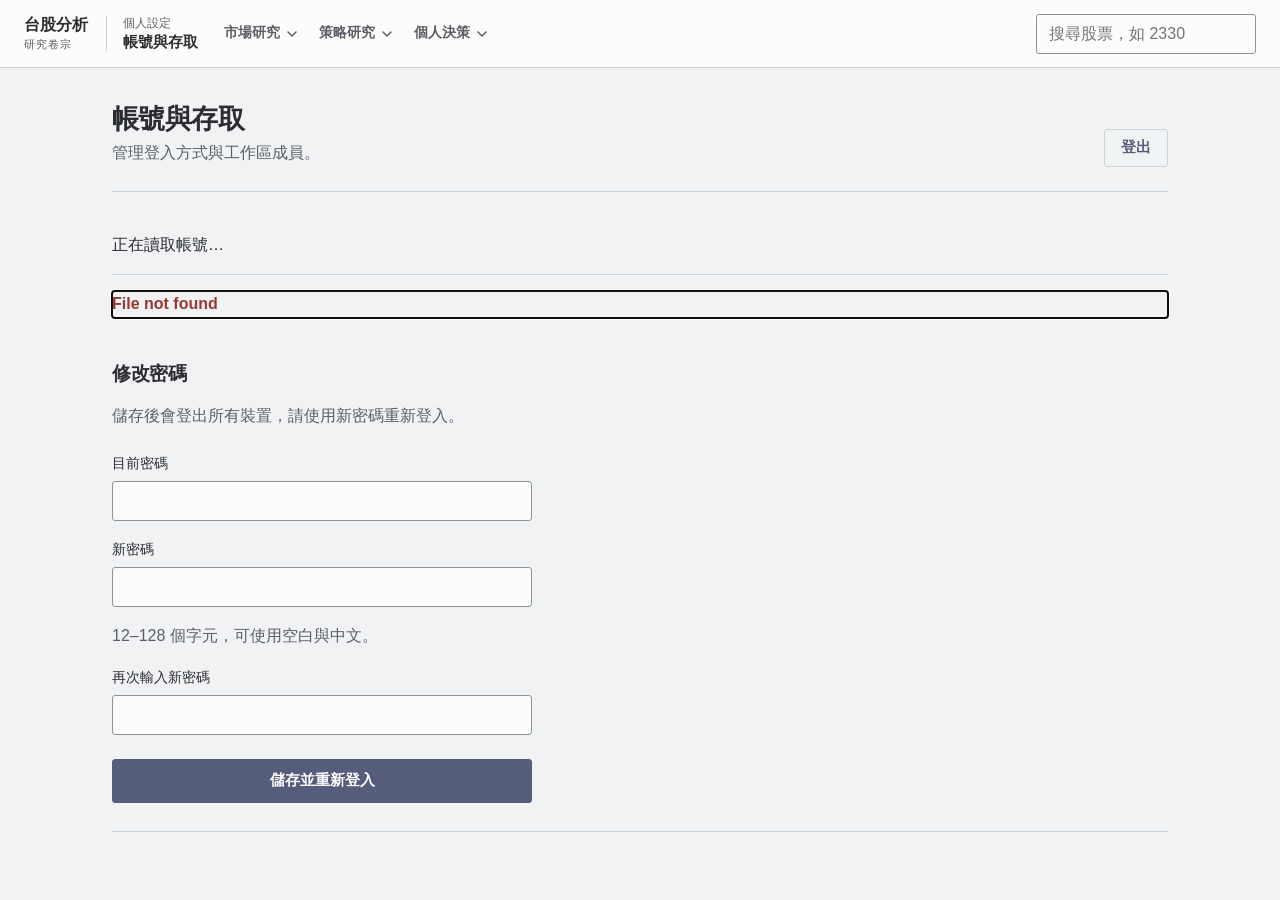
==== web/account.html @ 83960d5f "feat: add invitation-only accounts and private data ownership" ====
<!DOCTYPE html>
<html lang="zh-Hant">
<head>
<meta charset="utf-8"><meta name="viewport" content="width=device-width,initial-scale=1">
<title>帳號與存取 — 台股分析</title>
<link rel="stylesheet" href="css/app.css"><link rel="stylesheet" href="css/account.css">
<link rel="icon" href="favicon.svg" type="image/svg+xml">
</head>
<body data-account-page="account">
<main class="account-main">
  <header class="desk-page-head"><div><h1>帳號與存取</h1><p class="muted">管理登入方式與工作區成員。</p></div><button id="logout-button" class="ghost" type="button">登出</button></header>
  <p id="account-identity" class="account-identity">正在讀取帳號…</p>
  <p id="account-message" class="account-message" role="status" aria-live="polite" tabindex="-1"></p>
  <section class="account-section" aria-labelledby="password-title">
    <div><h2 id="password-title">修改密碼</h2><p class="muted">儲存後會登出所有裝置，請使用新密碼重新登入。</p></div>
    <form id="change-password-form" class="account-password-form">
      <label for="current-password">目前密碼</label><input id="current-password" type="password" autocomplete="current-password" required maxlength="128">
      <label for="new-password">新密碼</label><input id="new-password" type="password" autocomplete="new-password" minlength="12" maxlength="128" required aria-describedby="password-help">
      <p id="password-help" class="muted">12–128 個字元，可使用空白與中文。</p>
      <label for="confirm-password">再次輸入新密碼</label><input id="confirm-password" type="password" autocomplete="new-password" minlength="12" maxlength="128" required>
      <button type="submit">儲存並重新登入</button>
    </form>
  </section>
  <section id="member-management" class="account-section" aria-labelledby="members-title" hidden>
    <div><h2 id="members-title">工作區成員</h2><p class="muted">邀請連結有效 48 小時；重設連結有效 30 分鐘。請透過私人管道傳送。</p></div>
    <form id="invite-form" class="account-invite-form">
      <div><label for="invite-name">顯示名稱</label><input id="invite-name" autocomplete="off" maxlength="80" required></div>
      <div><label for="invite-username">帳號</label><input id="invite-username" autocomplete="off" minlength="3" maxlength="40" pattern="[a-zA-Z0-9][a-zA-Z0-9_.\-]{2,39}" required aria-describedby="username-help"><p id="username-help" class="muted">3–40 個英文字母、數字、底線、點或連字號，首字須為英文字母或數字。</p></div>
      <button type="submit">建立邀請</button>
    </form>
    <div id="issued-link" class="issued-link" hidden><label for="token-link">一次性連結（離開頁面後不再顯示）</label><input id="token-link" readonly><button id="copy-link" class="ghost" type="button">複製連結</button><p id="token-expiry" class="muted"></p></div>
    <div class="account-table-scroll"><table><caption class="sr-only">帳號狀態與可用操作</caption><thead><tr><th scope="col">成員</th><th scope="col">權限</th><th scope="col">狀態</th><th scope="col">操作</th></tr></thead><tbody id="members-body"></tbody></table></div>
    <p class="muted">管理功能不會列出成員的財務規劃或私人研究。主機與資料庫持有人仍具有底層資料存取能力。</p>
  </section>
</main>
<script src="js/common.js"></script><script src="js/account.js"></script>
</body>
</html>
---- web/css/app.css ----
:root {
  --canvas: #f0f2f3; --paper: #fcfcfa; --inset: #e9ecee;
  --text-primary: #2b2d31; --text-secondary: #5b5e66; --rule: #cdd2d4; --control-rule: #8a9499;
  --action: #555d7a; --action-hover: #444b68; --focus: #3e4c79;
  --evidence-primary: #555d7a; --evidence-secondary: #6c7180;
  --status-neutral: #59666b; --status-info: #315f68;
  --status-caution: #835516; --status-critical: #9a3730;
  --price-up: #a63732; --price-down: #247048;
  --bg: var(--canvas); --panel: var(--paper); --panel2: var(--inset);
  --border: var(--rule); --text: var(--text-primary); --muted: var(--text-secondary);
  --up: var(--price-up); --down: var(--price-down); --accent: var(--action);
  --warn: var(--status-caution); --danger: var(--status-critical); --success: var(--status-info);
  --sp-1: 4px; --sp-2: 8px; --sp-3: 12px; --sp-4: 16px; --sp-5: 24px;
  --sp-6: 32px; --sp-7: 48px;
  --r-sm: 3px; --r-md: 5px; --r-lg: 7px;
  --font-mono: "SFMono-Regular", Consolas, "Liberation Mono", monospace;
}
[data-admin][hidden] { display: none !important; }
.topbar .account-nav { margin-left: 8px; color: var(--muted); white-space: nowrap; }
* { box-sizing: border-box; }
html, body { margin: 0; padding: 0; background: var(--bg); color: var(--text);
  font-family: "PingFang TC", "Noto Sans TC", "Microsoft JhengHei", sans-serif;
  font-size: 16px; line-height: 1.55; }
a { color: var(--accent); text-decoration: none; }
a:hover { text-decoration: underline; }

nav.topbar { display: flex; align-items: center; gap: 4px; padding: 0 16px;
  height: 52px; background: var(--panel); border-bottom: 1px solid var(--border);
  position: sticky; top: 0; z-index: 50; }
nav.topbar .brand { font-weight: 700; font-size: 16px; margin-right: 16px; }
nav.topbar a.navlink { color: var(--muted); padding: 6px 12px; border-radius: 8px; }
nav.topbar a.navlink:hover { color: var(--text); background: var(--panel2); text-decoration: none; }
nav.topbar a.navlink.active { color: var(--text); background: var(--panel2); }
.searchbox { margin-left: auto; position: relative; }
.searchbox input { background: var(--panel2); border: 1px solid var(--border);
  color: var(--text); border-radius: 8px; padding: 7px 12px; width: 230px; outline: none; }
.searchbox input:focus { border-color: var(--accent); }
.search-results { position: absolute; top: 40px; right: 0; width: 320px;
  background: var(--panel2); border: 1px solid var(--border); border-radius: 10px;
  max-height: 380px; overflow-y: auto; display: none; box-shadow: 0 8px 30px rgba(0,0,0,.5); }
.search-results div { padding: 9px 14px; cursor: pointer; display: flex; gap: 10px; }
.search-results div:hover { background: var(--panel); }
.search-results .sid { color: var(--accent); font-weight: 600; min-width: 56px; }
.search-results .mkt { margin-left: auto; color: var(--muted); font-size: 12px; }

/* 窄螢幕：導覽列改為換行、搜尋框佔滿一列。
   固定寬度的搜尋框在手機上會把整條 navbar 撐寬，連帶讓每一頁都橫向溢出。 */
@media (max-width: 720px) {
  nav.topbar { height: auto; flex-wrap: wrap; padding: 8px 12px; row-gap: 6px; }
  nav.topbar .brand { margin-right: 8px; }
  nav.topbar a.navlink { padding: 6px 9px; }
  .searchbox { margin-left: 0; width: 100%; }
  .searchbox input { width: 100%; }
  .search-results { width: 100%; left: 0; right: auto; }
}

main { max-width: 1280px; margin: 0 auto; padding: 20px 16px 60px; }
h1 { font-size: 22px; margin: 8px 0 16px; }
h2 { font-size: 16px; margin: 0 0 12px; }
.grid { display: grid; gap: 14px; }
.cols-2 { grid-template-columns: 1fr 1fr; }
.cols-3 { grid-template-columns: repeat(3, 1fr); }
.cols-4 { grid-template-columns: repeat(4, 1fr); }
@media (max-width: 900px) { .cols-2, .cols-3, .cols-4 { grid-template-columns: 1fr; } }

.card { background: var(--panel); border: 1px solid var(--border);
  border-radius: 12px; padding: 16px; }
.card .k { color: var(--muted); font-size: 12px; margin-bottom: 4px; }
.card .v { font-size: 22px; font-weight: 700; }
.chart { width: 100%; height: 320px; }
.chart.tall { height: 420px; }
.chart.short { height: 220px; }

.up { color: var(--up); }
.down { color: var(--down); }
.muted { color: var(--muted); }
.warn { color: var(--warn); }
.badge { display: inline-block; padding: 2px 8px; border-radius: 20px;
  font-size: 12px; background: var(--panel2); border: 1px solid var(--border); }
.badge.warn { color: var(--warn); border-color: var(--warn); }
.badge.tier { color: var(--accent); }

table.data { width: 100%; border-collapse: collapse; }
table.data th { text-align: right; color: var(--muted); font-weight: 500;
  padding: 8px 10px; border-bottom: 1px solid var(--border); white-space: nowrap; }
table.data td { text-align: right; padding: 8px 10px; font-variant-numeric: tabular-nums;
  border-bottom: 1px solid var(--border); white-space: nowrap; }
table.data th:first-child, table.data td:first-child,
table.data th.l, table.data td.l { text-align: left; }
table.data tr:hover td { background: var(--panel2); }
table.data th.sortable { cursor: pointer; user-select: none; }
table.data th.sortable:hover { color: var(--text); }
table.data th.sortable .arrow { display: inline-block; width: 10px; font-size: 10px; }
table.data th.sortable.active { color: var(--accent); }
.scroll-x { overflow-x: auto; }

button, .btn { background: var(--accent); color: #fff; border: none;
  border-radius: 8px; padding: 8px 16px; cursor: pointer; font-size: 14px;
  font-family: inherit; }
button:hover { filter: brightness(1.1); }
button.ghost { background: var(--panel2); color: var(--text);
  border: 1px solid var(--border); }
.btn.ghost { background: var(--panel2); color: var(--text); border: 1px solid var(--border); }
button.small { padding: 4px 10px; font-size: 12px; }
button:disabled { opacity: .5; cursor: default; }
button:focus-visible, .btn:focus-visible, a:focus-visible, input:focus-visible,
select:focus-visible, textarea:focus-visible, summary:focus-visible {
  outline: 2px solid var(--accent); outline-offset: 2px;
}

input, select, textarea { background: var(--panel2); border: 1px solid var(--border);
  color: var(--text); border-radius: 8px; padding: 8px 10px; font-family: inherit;
  font-size: 14px; outline: none; width: 100%; }
input:focus, select:focus, textarea:focus { border-color: var(--accent); }
label { display: block; color: var(--muted); font-size: 12px; margin: 10px 0 4px; }
fieldset { border: 1px solid var(--border); border-radius: 10px; margin: 0 0 14px; }
legend { color: var(--muted); font-size: 13px; padding: 0 8px; }

.tabs { display: flex; gap: 4px; border-bottom: 1px solid var(--border);
  margin-bottom: 14px; flex-wrap: wrap; }
.tabs button { background: none; color: var(--muted); border: none;
  padding: 10px 16px; border-bottom: 2px solid transparent; border-radius: 0; }
.tabs button.active { color: var(--text); border-bottom-color: var(--accent); }

.flex { display: flex; gap: 10px; align-items: center; flex-wrap: wrap; }
.spacer { flex: 1; }
.mt { margin-top: 14px; }
.toast { position: fixed; bottom: 24px; left: 50%; transform: translateX(-50%);
  background: var(--panel2); border: 1px solid var(--border); color: var(--text);
  padding: 10px 20px; border-radius: 10px; z-index: 100; box-shadow: 0 6px 24px rgba(0,0,0,.5); }

.score-row { display: grid; grid-template-columns: 90px 1fr 70px 90px;
  gap: 8px; align-items: center; padding: 7px 0; border-bottom: 1px solid var(--border); }
.score-bar { height: 8px; background: var(--panel2); border-radius: 4px; overflow: hidden; }
.score-bar > div { height: 100%; background: var(--accent); }
.reasons { color: var(--muted); font-size: 12px; grid-column: 1 / -1; padding-left: 2px; }

/* ── 財務規劃頁（finance.html） ────────────────────────── */
/* 刻意不用紅綠表示好壞：財務規劃沒有「漲跌」，用 accent/warn/灰階即可 */
.fin-main { max-width: 1560px; }
.fin-layout { display: grid; grid-template-columns: 400px 1fr; gap: 16px;
  align-items: start; }
@media (max-width: 1100px) { .fin-layout { grid-template-columns: 1fr; } }
/* grid 子項預設 min-width:auto，會被寬表格/圖表撐開導致整頁橫向溢出 */
.fin-layout > *, .fin-result .grid > *, .fin-sum > *, .statgrid > * { min-width: 0; }

.fin-input { position: sticky; top: 68px; max-height: calc(100vh - 88px);
  overflow-y: auto; display: flex; flex-direction: column; gap: 10px; }
@media (max-width: 1100px) { .fin-input { position: static; max-height: none; } }
.fin-input::-webkit-scrollbar { width: 8px; }
.fin-input::-webkit-scrollbar-thumb { background: var(--border); border-radius: 4px; }

.fin-steps, .steps { display: flex; flex-wrap: wrap; gap: 4px; }
.fin-steps button, .steps button { background: var(--panel2); color: var(--muted);
  border: 1px solid var(--border); padding: 5px 9px; font-size: 12px;
  border-radius: 20px; }
.fin-steps button.active, .steps button.active { background: var(--accent); color: #fff;
  border-color: var(--accent); }
.fin-steps button .n, .steps button .n { opacity: .6; margin-right: 4px; }

.fin-step, .step { display: none; }
.fin-step.active, .step.active { display: block; }
.fin-step h2, .step h2 { display: flex; align-items: baseline; gap: 8px; }
.fin-step h2 .step-n, .step h2 .step-n { color: var(--muted); font-size: 12px; font-weight: 400; }
.fin-grid { display: grid; grid-template-columns: 1fr 1fr; gap: 0 12px; }
.fin-grid.one { grid-template-columns: 1fr; }
.fin-hint { color: var(--muted); font-size: 12px; margin: 6px 0 0; line-height: 1.6; }
.fin-nav { display: flex; gap: 8px; margin-top: 16px; }
.fin-nav button { flex: 1; }

.fin-disclaimer { background: var(--panel2); border: 1px solid var(--border);
  border-top: 2px solid var(--warn); border-radius: 0; padding: 10px 14px;
  color: var(--muted); font-size: 12px; line-height: 1.7; margin: 0 0 14px; }

.fin-bar { display: flex; gap: 8px; align-items: center; flex-wrap: wrap;
  margin-bottom: 14px; }
.fin-bar select { width: auto; min-width: 180px; }
.fin-bar .grow { flex: 1; }

.fin-section { margin-bottom: 16px; }
.fin-section > h2 { display: flex; align-items: baseline; gap: 8px; }
.fin-section > h2 .idx { color: var(--accent); font-size: 12px; }

/* 問卷 */
.fin-q { border-bottom: 1px solid var(--border); padding: 10px 0; }
.fin-q:last-child { border-bottom: none; }
.fin-q .qt { margin-bottom: 8px; }
.fin-opts { display: flex; flex-wrap: wrap; gap: 6px; }
.fin-opts label { display: inline-flex; align-items: center; gap: 5px; margin: 0;
  background: var(--panel2); border: 1px solid var(--border); border-radius: 8px;
  padding: 5px 10px; cursor: pointer; color: var(--text); font-size: 13px; }
.fin-opts label:has(input:checked) { border-color: var(--accent); color: var(--accent); }
.fin-opts input { width: auto; }

/* 標的選擇 */
.fin-etf { border: 1px solid var(--border); border-radius: 10px; padding: 10px 12px;
  margin-bottom: 8px; background: var(--panel2); }
.fin-etf.off { opacity: .5; }
.fin-etf .top { display: flex; align-items: center; gap: 8px; }
.fin-etf .top input[type=checkbox] { width: auto; }
.fin-etf .sid { color: var(--accent); font-weight: 600; }
.fin-etf .fields { display: grid; grid-template-columns: repeat(3, 1fr);
  gap: 0 8px; margin-top: 4px; }
.fin-etf .fields label { font-size: 11px; }
.fin-etf .fields input { padding: 5px 8px; font-size: 13px; }
.fin-etf .meta { color: var(--muted); font-size: 11px; margin-top: 6px; line-height: 1.6; }
.fin-etf .hist { color: var(--text); }
.fin-main, .fin-main * { min-width: 0; }
.fin-main [hidden] { display: none !important; }
.fin-source-add { border-top: 1px solid var(--border); padding-top: 14px; margin-top: 16px; }
.fin-source-add > label { font-weight: 600; }
.fin-source-add select, .fin-source-add input { width: 100%; }
.fin-source-add [hidden], .fin-source-row [hidden] { display: none !important; }
.fin-source-add button { margin-top: 10px; }
.fin-source-row { overflow-wrap: anywhere; }
.fin-source-row .top { flex-wrap: wrap; }
.fin-source-row .source-name { font-weight: 600; }
.fin-source-row .fields input[readonly] { color: var(--muted); background: var(--panel); }
.fin-source-row .relink, .fin-source-row .remove-source { margin-top: 8px; }
.fin-evidence { margin: 12px 0; padding: 12px; border: 1px solid var(--border); border-radius: 0; background: var(--panel); }
.fin-evidence h3, .fin-assumption h3 { margin: 0 0 7px; font-size: 14px; }
.fin-evidence h4 { margin: 12px 0 3px; font-size: 12px; }
.fin-evidence-label { font-weight: 600; line-height: 1.5; }
.fin-evidence-metrics { display: grid; grid-template-columns: repeat(2,minmax(0,1fr)); gap: 0 12px; margin: 8px 0; }
.fin-evidence-metrics div { padding: 7px 0; border-top: 1px solid var(--border); }
.fin-evidence-metrics dt { color: var(--muted); font-size: 11px; }
.fin-evidence-metrics dd { margin: 3px 0 0; font-variant-numeric: tabular-nums; }
.fin-assumption { padding: 12px; border: 1px solid var(--border); border-radius: 0; }
.fin-archive, .fin-newer { color: var(--warn); font-size: 12px; line-height: 1.5; }
.fin-source-error { padding: 9px; color: var(--text); border: 1px solid var(--danger); background: var(--panel2); }
.fin-dialog { width: min(420px, calc(100vw - 32px)); background: var(--panel); color: var(--text); border: 1px solid var(--border); border-radius: var(--r-lg); padding: 22px; }
.fin-dialog::backdrop { background: rgba(0,0,0,.72); }
.fin-dialog input { width: 100%; }
@media (max-width: 430px) { .fin-source-row .fields, .fin-evidence-metrics { grid-template-columns: 1fr; } }

/* 結果區 */
.fin-kv, /* 結果區 */
.kv { display: flex; justify-content: space-between; gap: 12px;
  padding: 7px 0; border-bottom: 1px solid var(--border); }
.fin-kv:last-child, .kv:last-child { border-bottom: none; }
.fin-kv .k, .kv .k { color: var(--muted); }
.fin-kv .v, .kv .v { font-weight: 600; text-align: right; }
.fin-kv .v small, .kv .v small { display: block; color: var(--muted); font-weight: 400; font-size: 11px; }
.fin-kv.total, .kv.total { border-top: 1px solid var(--border); border-bottom: none;
  margin-top: 4px; padding-top: 10px; }
.fin-kv.total .v, .kv.total .v { font-size: 18px; color: var(--accent); }

.fin-bars { margin: 4px 0 12px; }
.fin-barrow { display: grid; grid-template-columns: 92px 1fr 52px; gap: 8px;
  align-items: center; padding: 4px 0; }
.fin-barrow .track { height: 10px; background: var(--panel2); border-radius: 5px;
  overflow: hidden; }
.fin-barrow .track > div { height: 100%; border-radius: 5px; }

.fin-note { color: var(--muted); font-size: 12px; line-height: 1.7; margin: 8px 0 0; }
.fin-alert, .alert { border: 1px solid var(--border); border-top: 2px solid var(--warn);
  border-radius: 8px; padding: 9px 12px; margin-top: 8px; font-size: 13px;
  line-height: 1.7; background: var(--panel2); }
.fin-alert.info, .alert.info { border-top-color: var(--accent); }
.fin-alert .d, .alert .d { color: var(--muted); font-size: 12px; }

.fin-pill, .pill { display: inline-block; padding: 2px 9px; border-radius: 20px;
  font-size: 12px; border: 1px solid var(--border); background: var(--panel2); }
.fin-pill.on, .pill.on { border-color: var(--accent); color: var(--accent); }
.fin-pill.hold, .pill.hold { border-color: var(--warn); color: var(--warn); }

.fin-sum, .statgrid { display: grid; grid-template-columns: repeat(auto-fit, minmax(150px, 1fr));
  gap: 12px; }
.fin-sum .b, .statgrid .b { background: var(--panel2); border: 1px solid var(--border);
  border-radius: 10px; padding: 12px 14px; }
.fin-sum .b .k, .statgrid .b .k { color: var(--muted); font-size: 12px; }
.fin-sum .b .v, .statgrid .b .v { font-size: 19px; font-weight: 700; margin-top: 3px; }
.fin-sum .b .s, .statgrid .b .s { color: var(--muted); font-size: 11px; margin-top: 2px; }

details.fin-more summary, details.more summary { cursor: pointer; color: var(--accent); font-size: 13px;
  padding: 6px 0; }
details.fin-more[open] summary, details.more[open] summary { margin-bottom: 8px; }

/* ── Strategy Lab（strategy.html）────────────────────── */
.lab-main { max-width: 1440px; }
.lab-page-head { display: flex; align-items: flex-start; gap: 20px; margin: 4px 0 22px; }
.lab-page-head > div:first-child { flex: 1; min-width: 0; }
.lab-page-head h1 { margin: 3px 0 5px; }
.lab-page-head p { margin: 0; line-height: 1.55; }
.lab-page-head.compact { align-items: center; }
.eyebrow, .template-overline { color: var(--accent); font-size: 11px; font-weight: 700;
  letter-spacing: .12em; text-transform: uppercase; }
.back-link { display: inline-block; color: var(--muted); font-size: 12px; margin-bottom: 6px; }
.lab-section { margin-bottom: 20px; }
.section-head { display: flex; align-items: flex-start; justify-content: space-between;
  gap: 14px; margin-bottom: 12px; }
.section-head h2, .section-head h3 { margin-bottom: 4px; }
.section-head p { margin: 0; }
.lab-table small { color: var(--muted); font-size: 11px; }
.status-text { display: inline-flex; align-items: center; gap: 5px; text-transform: capitalize; }
.status-text::before { content: ""; width: 7px; height: 7px; border-radius: 50%;
  background: var(--muted); }
.status-completed::before { background: var(--success); }
.status-failed::before { background: var(--danger); }
.status-running::before, .status-queued::before { background: var(--warn); }

.template-grid { display: grid; grid-template-columns: repeat(5, minmax(0, 1fr)); gap: 12px; }
.template-card { display: flex; flex-direction: column; min-height: 310px; }
.template-card h2 { margin: 8px 0; line-height: 1.35; }
.template-card > p { color: var(--muted); line-height: 1.65; margin: 0 0 12px; }
.template-card .template-meta { color: var(--muted); font-size: 12px; margin-top: auto;
  padding: 10px 0; border-top: 1px solid var(--border); }
.template-card .template-meta span { color: var(--text); display: block; margin-bottom: 3px; }
.template-card details { min-height: 38px; }
.template-card details ul { color: var(--muted); font-size: 12px; line-height: 1.6;
  margin: 4px 0 10px; padding-left: 18px; }
.template-card .btn, .empty-state .btn, .state-card .btn { text-align: center; margin-top: 10px; }

.empty-state, .state-card { text-align: center; padding: 44px 24px; }
.empty-state h3, .state-card h1, .state-card h2 { margin: 8px 0; }
.empty-state p, .state-card p { color: var(--muted); max-width: 620px; margin: 8px auto; line-height: 1.65; }
.empty-inline { color: var(--muted); padding: 24px; text-align: center; border: 1px dashed var(--border);
  border-radius: var(--r-md); }
.state-card { max-width: 720px; margin: 70px auto; }
.state-spinner { width: 26px; height: 26px; border-radius: 50%; border: 2px solid var(--border);
  border-top-color: var(--accent); animation: state-spin .8s linear infinite; margin: 0 auto 12px; }
@keyframes state-spin { to { transform: rotate(360deg); } }
@media (prefers-reduced-motion: reduce) { .state-spinner { animation-duration: 2.4s; } }
.state-icon { display: grid; place-items: center; width: 34px; height: 34px; margin: 0 auto 10px;
  border: 1px solid var(--danger); color: var(--danger); border-radius: 50%; font-weight: 800; }
.state-icon.neutral { border-color: var(--muted); color: var(--muted); }

.lab-steps { margin-bottom: 12px; position: sticky; top: 60px; z-index: 20;
  background: var(--bg); padding: 8px 0; }
.lab-steps button { flex: 1 1 120px; min-height: 36px; }
.builder-form { max-width: 980px; margin: 0 auto; }
.builder-form > .step { min-height: 420px; }
.builder-form > .step:focus { outline: none; }
.step-title { display: flex; align-items: baseline; gap: 10px; padding-bottom: 12px;
  border-bottom: 1px solid var(--border); margin-bottom: 16px; }
.step-title span { color: var(--accent); font-size: 12px; }
.step-title h2 { font-size: 20px; margin: 0; }
.step-intro { color: var(--muted); line-height: 1.65; margin: -4px 0 18px; }
.builder-narrow { max-width: 620px; }
.template-summary { display: grid; grid-template-columns: 1.2fr 1fr; gap: 20px;
  margin-top: 22px; padding: 18px; background: var(--panel2); border-radius: var(--r-md); }
.template-summary h3 { margin: 5px 0 8px; }
.template-summary p, .template-summary li { color: var(--muted); line-height: 1.65; }
.template-summary ul { margin: 0; padding-left: 18px; }
.form-grid { display: grid; grid-template-columns: repeat(2, minmax(0, 1fr)); gap: 2px 16px; }
.check-grid { display: flex; flex-wrap: wrap; gap: 10px; margin: 16px 0; }
.check-row { display: inline-flex; align-items: center; gap: 8px; color: var(--text);
  background: var(--panel2); border: 1px solid var(--border); padding: 8px 12px;
  border-radius: var(--r-sm); margin: 0; }
.check-row input { width: auto; }
.choice-field { padding: 10px 14px 14px; margin-top: 16px; }
.choice-row { display: flex; gap: 10px; align-items: flex-start; color: var(--text); margin: 5px 0;
  padding: 10px; border-radius: var(--r-sm); cursor: pointer; }
.choice-row:hover { background: var(--panel2); }
.choice-row:has(input:checked) { background: var(--panel2); box-shadow: inset 0 0 0 1px var(--accent); }
.choice-row input { width: auto; margin-top: 3px; }
.choice-row span { display: flex; flex-direction: column; gap: 3px; }
.choice-row small { color: var(--muted); font-size: 12px; line-height: 1.5; }
.builder-actions { display: flex; align-items: center; gap: 10px; position: sticky; bottom: 0;
  background: rgba(15,17,21,.96); border-top: 1px solid var(--border); padding: 12px 0; z-index: 20; }
.builder-actions .muted { flex: 1; font-size: 11px; text-align: center; }
.warning-line { display: flex; align-items: flex-start; gap: 10px; padding: 12px 2px; margin-top: 12px;
  border-top: 1px solid var(--border); }
.warning-line div { display: flex; flex-direction: column; gap: 3px; }
.warning-line span:not(.severity-dot) { color: var(--muted); font-size: 12px; line-height: 1.55; }
.severity-dot { flex: 0 0 auto; width: 9px; height: 9px; border-radius: 50%; margin-top: 5px;
  background: var(--muted); }
.severity-dot.medium { background: var(--warn); box-shadow: 0 0 0 3px color-mix(in srgb, var(--status-caution) 12%, transparent); }
.severity-dot.high { background: var(--danger); box-shadow: 0 0 0 3px color-mix(in srgb, var(--status-critical) 12%, transparent); }
.severity-dot.low { background: var(--accent); box-shadow: 0 0 0 3px color-mix(in srgb, var(--evidence-primary) 12%, transparent); }
.coverage-callout { border: 1px solid var(--border); border-top: 2px solid var(--accent); padding: 10px 14px; margin: 14px 0;
  background: var(--panel2); border-radius: var(--r-sm); }
.coverage-callout p { color: var(--muted); margin: 4px 0 0; line-height: 1.6; }
.review-grid { display: grid; grid-template-columns: 1fr 1fr; gap: 16px; }
.review-grid > div { background: var(--panel2); border: 1px solid var(--border);
  border-radius: var(--r-md); padding: 16px; }
.review-grid h3 { margin-top: 0; }
.review-grid dl { display: grid; grid-template-columns: 110px 1fr; gap: 9px 12px; margin: 0; }
.review-grid dt { color: var(--muted); }
.review-grid dd { margin: 0; text-align: right; font-variant-numeric: tabular-nums; }

.result-header { display: grid; grid-template-columns: minmax(220px, 1fr) minmax(500px, 1.6fr) auto;
  gap: 22px; align-items: center; margin-bottom: 14px; }
.result-header h1 { margin: 5px 0; }
.result-header p { color: var(--muted); margin: 0; }
.result-meta { display: grid; grid-template-columns: repeat(2, minmax(0, 1fr)); gap: 10px 18px; margin: 0; }
.result-meta div { min-width: 0; }
.result-meta dt { color: var(--muted); font-size: 11px; margin-bottom: 3px; }
.result-meta dd { margin: 0; font-variant-numeric: tabular-nums; }
.kpi-grid { display: grid; grid-template-columns: repeat(6, minmax(0, 1fr)); gap: 10px; margin-bottom: 14px; }
.kpi { padding: 13px 14px; }
.kpi .v { font-size: 20px; font-variant-numeric: tabular-nums; }
.positive { color: var(--up); }
.negative { color: var(--down); }
.chart-card { margin-bottom: 14px; }
.segmented { display: inline-flex; border: 1px solid var(--border); border-radius: var(--r-sm);
  padding: 2px; background: var(--panel2); }
.segmented button { background: transparent; color: var(--muted); padding: 5px 10px; border-radius: 6px; }
.segmented button.active { background: var(--panel); color: var(--text); }
.result-detail { margin-top: 14px; }
.tab-panel { min-height: 180px; }
.gross-net { display: grid; grid-template-columns: 1fr auto 1fr; gap: 16px; align-items: center;
  max-width: 680px; padding: 14px; background: var(--panel2); border-radius: var(--r-md); margin-bottom: 14px; }
.gross-net > div:not(.arrow) { display: flex; flex-direction: column; gap: 4px; }
.gross-net > div:nth-child(3) { text-align: right; }
.gross-net span { color: var(--muted); font-size: 12px; }
.gross-net strong { font-size: 20px; font-variant-numeric: tabular-nums; }
.gross-net .arrow { color: var(--muted); }
.gross-net p { grid-column: 1/-1; color: var(--muted); margin: 0; font-size: 12px; }
.metric-table td:nth-child(2) { font-family: var(--font-mono); }
.mono { font-family: var(--font-mono); font-size: 12px; }
.warning-summary { border: 1px solid var(--border); border-radius: var(--r-md); overflow: hidden; margin-bottom: 18px; }
.warning-summary > div { display: flex; gap: 12px; padding: 11px 14px; border-bottom: 1px solid var(--border); }
.warning-summary > div:last-child { border-bottom: 0; }
.warning-summary strong { display: block; }
.warning-summary p { color: var(--muted); margin: 3px 0 0; line-height: 1.55; }
.coverage-grid { display: grid; grid-template-columns: repeat(4, minmax(0, 1fr)); gap: 10px; }
.coverage-grid > div { border: 1px solid var(--border); background: var(--panel2); border-radius: var(--r-sm);
  padding: 10px 12px; display: flex; flex-direction: column; gap: 4px; }
.coverage-grid span { color: var(--muted); font-size: 11px; }
.coverage-grid strong { font-size: 13px; font-variant-numeric: tabular-nums; }
.warnings-detail ul { color: var(--muted); line-height: 1.65; }
.side-mark { display: inline-flex; align-items: center; gap: 5px; text-transform: uppercase; font-size: 11px; }
.side-mark::before { content: ""; width: 7px; height: 7px; border: 1px solid currentColor; }
.side-mark.buy { color: var(--up); }
.side-mark.sell { color: var(--down); }
.run-progress { display: grid; grid-template-columns: 34px 1fr; gap: 16px; align-items: start;
  max-width: 760px; margin: 50px auto; }
.run-progress .state-spinner { margin: 2px 0 0; }
.run-progress h2 { margin-bottom: 5px; }
.progress-track { height: 5px; background: var(--panel2); overflow: hidden; border-radius: 4px; margin-top: 16px; }
.progress-track > div { width: 65%; height: 100%; background: var(--accent); }

/* ── Strategy Lab Optimization (Stage E2) ── */
.head-actions { display: flex; gap: 8px; flex-wrap: wrap; justify-content: flex-end; }
.compact-grid { grid-template-columns: repeat(3, minmax(0, 1fr)); }
.compact-grid .template-card { min-height: 0; }
.optimization-form { max-width: 980px; margin: 0 auto; padding: 22px; }
.optimization-form .choice-field { margin-bottom: 14px; }
.builder-actions.static { position: static; margin-top: 20px; }
.code-input, .contract-view { font-family: var(--font-mono); font-size: 12px; line-height: 1.6; tab-size: 2; }
.code-input { min-height: 220px; resize: vertical; }
.contract-view { max-height: 290px; overflow: auto; white-space: pre-wrap; color: var(--muted);
  background: var(--bg); border: 1px solid var(--border); border-radius: var(--r-sm); padding: 12px; }
.more.nested { margin-top: 12px; }
.research-notice { display: flex; gap: 14px; align-items: baseline; border: 1px solid var(--border); border-top: 2px solid var(--warn);
  background: color-mix(in srgb, var(--status-caution) 7%, transparent); padding: 11px 14px; margin: 0 0 14px; border-radius: var(--r-sm); }
.research-notice strong { flex: 0 0 auto; color: var(--warn); }
.research-notice span { color: var(--muted); line-height: 1.55; }
.optimization-section { margin-bottom: 14px; padding: 20px; }
.optimization-section .section-head { align-items: flex-start; }
.context-grid { display: grid; grid-template-columns: repeat(3, minmax(0, 1fr)); gap: 1px;
  background: var(--border); border: 1px solid var(--border); border-radius: var(--r-md); overflow: hidden; margin: 0 0 14px; }
.context-grid > div { background: var(--panel2); padding: 12px 14px; min-width: 0; }
.context-grid dt, .robustness-stats dt { color: var(--muted); font-size: 11px; margin-bottom: 4px; }
.context-grid dd, .robustness-stats dd { margin: 0; font-variant-numeric: tabular-nums; overflow-wrap: anywhere; }
.optimization-section .research-notice { margin-bottom: 0; }
.robustness-layout { display: grid; grid-template-columns: minmax(260px, .8fr) minmax(440px, 1.5fr); gap: 14px; margin-top: 12px; }
.robustness-label { display: flex; align-items: center; gap: 13px; background: var(--panel2); border: 1px solid var(--border);
  border-radius: var(--r-md); padding: 17px; }
.robustness-mark { width: 18px; height: 18px; border: 3px solid var(--accent); border-radius: 50%; box-shadow: inset 0 0 0 3px var(--panel2); background: var(--muted); }
.robustness-label div { display: flex; flex-direction: column; gap: 4px; }
.robustness-label span { color: var(--muted); font-size: 11px; }
.robustness-label strong { font-size: 17px; }
.robustness-stats { display: grid; grid-template-columns: repeat(2, minmax(0, 1fr)); gap: 1px; margin: 0;
  background: var(--border); border: 1px solid var(--border); border-radius: var(--r-md); overflow: hidden; }
.robustness-stats > div { background: var(--panel2); padding: 11px 13px; }
.edge-alert { display: flex; gap: 12px; align-items: flex-start; border: 1px solid color-mix(in srgb, var(--status-caution) 45%, transparent); border-top: 2px solid var(--warn);
  border-radius: var(--r-sm); background: color-mix(in srgb, var(--status-caution) 7%, transparent); padding: 13px 15px; margin-top: 14px; }
.edge-alert > span { display: grid; place-items: center; width: 20px; height: 20px; flex: 0 0 auto; border: 1px solid var(--warn); color: var(--warn); border-radius: 50%; font-weight: 700; }
.edge-alert p { color: var(--muted); margin: 4px 0 0; line-height: 1.55; }
.quality-grid { display: grid; grid-template-columns: repeat(5, minmax(0, 1fr)); gap: 8px; }
.quality-item { display: flex; gap: 9px; align-items: flex-start; border: 1px solid var(--border); background: var(--panel2); border-radius: var(--r-sm); padding: 11px; min-width: 0; }
.quality-item p { color: var(--muted); font-size: 11px; line-height: 1.5; margin: 4px 0 0; }
.quality-symbol { color: var(--muted); font-weight: 700; }
.quality-item.is-active.medium { border-top: 2px solid var(--warn); }
.quality-item.is-active.high { border-top: 2px solid var(--danger); }
.quality-item.is-active .quality-symbol { color: var(--warn); }
.quality-item.is-active.high .quality-symbol { color: var(--danger); }
.surface-controls { display: flex; flex-wrap: wrap; gap: 8px; justify-content: flex-end; }
.surface-controls > div { min-width: 145px; }
.surface-controls label { font-size: 10px; margin-bottom: 3px; }
.surface-controls select { padding: 6px 28px 6px 8px; margin-bottom: 0; }
.aggregation-note { display: flex; gap: 10px; align-items: baseline; background: var(--panel2); border: 1px solid var(--border);
  border-radius: var(--r-sm); padding: 9px 12px; margin: 6px 0 12px; }
.aggregation-note strong { font-size: 11px; text-transform: uppercase; color: var(--accent); }
.aggregation-note span { color: var(--muted); font-size: 12px; }
.optimization-heatmap { height: 440px; }
.sensitivity-list { display: grid; grid-template-columns: repeat(2, minmax(0, 1fr)); gap: 8px 18px; }
.sensitivity-row { border-bottom: 1px solid var(--border); padding: 8px 0 11px; }
.sensitivity-row > div:first-child { display: flex; justify-content: space-between; gap: 12px; }
.sensitivity-row > div:first-child span, .sensitivity-row summary { color: var(--muted); font-size: 11px; }
.sensitivity-track { height: 5px; background: var(--panel2); border-radius: 5px; overflow: hidden; margin: 7px 0; }
.sensitivity-track span { display: block; height: 100%; background: var(--accent); }
.sensitivity-row details span { display: block; color: var(--muted); padding-top: 7px; overflow-wrap: anywhere; }
.results-scroll { max-height: 640px; border: 1px solid var(--border); border-radius: var(--r-sm); }
.optimization-table { min-width: 1750px; margin: 0; }
.optimization-table thead { position: sticky; top: 0; z-index: 3; }
.optimization-table th { white-space: nowrap; padding: 0; background: var(--panel2); }
.optimization-table th button { width: 100%; color: var(--muted); background: transparent; padding: 10px 9px; text-align: right; border-radius: 0; }
.optimization-table th.l button { text-align: left; }
.optimization-table th button:hover, .optimization-table th button:focus-visible { color: var(--text); background: color-mix(in srgb, var(--evidence-primary) 9%, transparent); }
.optimization-table .sticky-col { position: sticky; left: 0; z-index: 2; background: var(--panel); min-width: 280px; max-width: 330px; box-shadow: 1px 0 0 var(--border); }
.optimization-table thead .sticky-col { z-index: 4; background: var(--panel2); }
.param-disclosure summary { cursor: pointer; color: var(--text); white-space: nowrap; }
.param-disclosure dl { display: grid; grid-template-columns: 1fr auto; gap: 4px 9px; margin: 9px 0 2px; }
.param-disclosure dl div { display: contents; }
.param-disclosure dt { color: var(--muted); font-size: 11px; }
.param-disclosure dd { margin: 0; font-family: var(--font-mono); }
.count-flag.active { display: inline-flex; min-width: 24px; justify-content: center; border: 1px solid var(--warn); color: var(--warn); border-radius: 99px; padding: 2px 6px; }
.row-note { display: block; color: var(--warn); margin-top: 4px; white-space: nowrap; }
.optimization-progress { max-width: 820px; }
.progress-track.determinate > div { animation: none; transform: none; transition: none; }
.progress-actions { margin-top: 16px; }
.danger-quiet { border: 1px solid color-mix(in srgb, var(--status-critical) 50%, transparent); color: var(--danger); background: transparent; }
.danger-quiet:hover { background: color-mix(in srgb, var(--status-critical) 8%, transparent); }

/* ── Strategy Lab Walk Forward / OOS (Stage F2) ── */
.wf-evidence-notice { display: grid; grid-template-columns: minmax(220px, .45fr) minmax(0, 1.55fr); gap: 16px;
  align-items: baseline; border: 1px solid color-mix(in srgb, var(--evidence-primary) 32%, transparent); border-top: 2px solid var(--accent);
  background: color-mix(in srgb, var(--evidence-primary) 6%, transparent); border-radius: var(--r-sm); padding: 12px 15px; margin: 0 0 14px; }
.wf-evidence-notice strong { color: var(--text); }
.wf-evidence-notice span { color: var(--muted); line-height: 1.55; }
.wf-create-form .protocol-strip { margin-bottom: 18px; }
.protocol-strip { display: grid; grid-template-columns: repeat(4, minmax(0, 1fr)); gap: 1px; margin: 0;
  background: var(--border); border: 1px solid var(--border); border-radius: var(--r-md); overflow: hidden; }
.protocol-strip > div { background: var(--panel2); padding: 11px 13px; min-width: 0; }
.protocol-strip dt { color: var(--muted); font-size: 11px; }
.protocol-strip dd { margin: 4px 0 0; font-family: var(--font-mono); font-size: 12px; overflow-wrap: anywhere; }
.advanced-grid input:disabled { color: var(--muted); opacity: 1; }
.advanced-grid small { display: block; color: var(--muted); margin-top: 5px; }
.freeze-explainer { display: flex; gap: 13px; align-items: flex-start; border: 1px solid var(--border);
  border-radius: var(--r-md); background: var(--panel2); padding: 13px 15px; margin: 16px 0; }
.freeze-explainer p { color: var(--muted); margin: 4px 0 0; line-height: 1.55; }
.freeze-node { width: 16px; height: 16px; flex: 0 0 auto; margin-top: 2px; border: 3px double var(--accent);
  background: var(--panel); transform: rotate(45deg); }
.wf-context { margin-bottom: 14px; }
.wf-summary-grid { display: grid; grid-template-columns: repeat(6, minmax(0, 1fr)); gap: 1px;
  background: var(--border); border: 1px solid var(--border); border-radius: var(--r-md); overflow: hidden; }
.wf-summary-grid > div { display: flex; flex-direction: column; min-width: 0; padding: 13px; background: var(--panel2); }
.wf-summary-grid span { color: var(--muted); font-size: 11px; }
.wf-summary-grid strong { font: 700 20px/1.3 var(--font-mono); margin: 6px 0 3px; }
.wf-summary-grid small { color: var(--muted); font-size: 10px; line-height: 1.4; }
.wf-timeline { display: grid; gap: 10px; }
.wf-fold-card { border: 1px solid var(--border); border-radius: var(--r-md); background: var(--panel2); overflow: hidden; }
.wf-fold-card.is-cash { border-style: dashed; }
.wf-fold-head { display: flex; justify-content: space-between; gap: 12px; align-items: center; padding: 11px 13px;
  border-bottom: 1px solid var(--border); }
.wf-fold-head > div:first-child { display: flex; gap: 11px; align-items: baseline; }
.wf-fold-head > div:first-child > span { color: var(--accent); font: 11px var(--font-mono); letter-spacing: .07em; }
.wf-fold-head strong { font-size: 13px; font-variant-numeric: tabular-nums; }
.wf-badges { display: flex; flex-wrap: wrap; justify-content: flex-end; gap: 5px; }
.wf-badge { border: 1px solid var(--border); border-radius: 99px; padding: 3px 7px; color: var(--muted);
  font: 10px var(--font-mono); letter-spacing: .025em; white-space: nowrap; }
.wf-badge.evaluated { color: var(--success); border-color: rgba(94,176,184,.55); }
.wf-badge.cash, .wf-badge.truncated, .wf-badge.edge, .wf-badge.severity-caution { color: var(--warn); border-color: color-mix(in srgb, var(--status-caution) 55%, transparent); }
.wf-badge.severity-critical { color: var(--danger); border-color: color-mix(in srgb, var(--status-critical) 55%, transparent); }
.wf-track { display: grid; grid-template-columns: minmax(180px, 1fr) 120px minmax(180px, 1fr); align-items: stretch; padding: 12px; }
.wf-train, .wf-test { display: grid; grid-template-columns: auto 1fr; gap: 2px 10px; padding: 10px 12px;
  border: 1px solid var(--border); min-width: 0; }
.wf-train { border-radius: var(--r-sm) 0 0 var(--r-sm); }
.wf-test { border-radius: 0 var(--r-sm) var(--r-sm) 0; }
.wf-train > span, .wf-test > span { grid-row: 1/3; align-self: center; color: var(--muted); font: 10px var(--font-mono); letter-spacing: .08em; }
.wf-track strong, .wf-track small { overflow-wrap: anywhere; font-variant-numeric: tabular-nums; }
.wf-track small { color: var(--muted); }
.wf-freeze { position: relative; display: flex; flex-direction: column; align-items: center; justify-content: center; text-align: center; }
.wf-freeze::before, .wf-freeze::after { content: ""; position: absolute; top: 50%; width: 50%; border-top: 1px solid var(--accent); z-index: 0; }
.wf-freeze::before { left: 0; } .wf-freeze::after { right: 0; }
.wf-freeze > span { width: 15px; height: 15px; background: var(--panel2); border: 3px double var(--accent); transform: rotate(45deg); z-index: 1; }
.wf-freeze strong, .wf-freeze small { position: relative; z-index: 1; background: var(--panel2); padding: 0 4px; }
.wf-freeze strong { margin-top: 5px; font: 10px var(--font-mono); color: var(--accent); }
.wf-cash-note { color: var(--muted); margin: 0; padding: 0 13px 12px; line-height: 1.5; }
.wf-compare-list { display: grid; gap: 9px; margin-bottom: 14px; }
.wf-compare-fold { display: grid; grid-template-columns: 160px minmax(0, 1fr); gap: 12px; border: 1px solid var(--border);
  border-radius: var(--r-md); background: var(--panel2); padding: 12px; }
.wf-compare-title { display: flex; flex-direction: column; justify-content: center; gap: 4px; }
.wf-compare-title span { color: var(--muted); font-size: 11px; font-variant-numeric: tabular-nums; }
.wf-paired-metrics { display: grid; grid-template-columns: repeat(5, minmax(0, 1fr)); gap: 8px; }
.wf-pair { border-left: 1px solid var(--border); padding-left: 10px; min-width: 0; }
.wf-pair > span { color: var(--muted); font-size: 10px; }
.wf-pair > div { display: flex; align-items: center; gap: 6px; margin: 5px 0 3px; font-family: var(--font-mono); }
.wf-pair i { color: var(--muted); font-style: normal; }
.wf-pair small { color: var(--muted); font: 10px var(--font-mono); }
table.data caption { text-align: left; color: var(--muted); font-size: 11px; padding: 8px 10px; }
.wf-fallback-table { min-width: 1320px; }
.wf-table-wrap { margin-top: 14px; border: 1px solid var(--border); border-radius: var(--r-sm); }
.wf-stability-table { min-width: 1050px; }
.row-note.neutral { color: var(--muted); }
.wf-panel-callout { display: flex; flex-direction: column; gap: 4px; border: 1px solid var(--border); border-top: 2px solid var(--accent);
  background: color-mix(in srgb, var(--evidence-primary) 6%, transparent); padding: 11px 13px; margin-bottom: 12px; }
.wf-panel-callout.secondary { border-top-color: var(--warn); background: color-mix(in srgb, var(--status-caution) 6%, transparent); }
.wf-panel-callout span { color: var(--muted); line-height: 1.5; }
.wf-equity-chart { height: 390px; }
.wf-secondary-metrics { display: grid; grid-template-columns: repeat(4, minmax(0, 1fr)); gap: 1px; margin: 0 0 10px;
  background: var(--border); border: 1px solid var(--border); border-radius: var(--r-sm); overflow: hidden; }
.wf-secondary-metrics > div { background: var(--panel2); padding: 10px 12px; }
.wf-secondary-metrics dt { color: var(--muted); font-size: 10px; }
.wf-secondary-metrics dd { margin: 3px 0 0; font: 16px var(--font-mono); }
.wf-liquidation { display: flex; flex-wrap: wrap; gap: 5px 12px; border: 1px dashed var(--warn); border-radius: var(--r-sm);
  color: var(--warn); padding: 10px 12px; margin: 0 0 10px; }
.wf-liquidation span { color: var(--muted); }
.training-quality-note { border: 1px solid color-mix(in srgb, var(--status-critical) 38%, transparent); border-top: 2px solid var(--danger); border-radius: 0;
  background: color-mix(in srgb, var(--status-critical) 6%, transparent); padding: 12px 14px; margin-bottom: 12px; }
.training-quality-note p { color: var(--muted); margin: 4px 0 0; line-height: 1.55; }
.wf-quality-grid { grid-template-columns: repeat(4, minmax(0, 1fr)); margin-bottom: 14px; }
.wf-quality-table { min-width: 1050px; }
.severity-label { display: inline-flex; border: 1px solid var(--border); border-radius: 99px; padding: 2px 7px;
  font: 10px var(--font-mono); text-transform: uppercase; }
.severity-label.critical { color: var(--danger); border-color: color-mix(in srgb, var(--status-critical) 55%, transparent); }
.severity-label.caution { color: var(--warn); border-color: color-mix(in srgb, var(--status-caution) 55%, transparent); }
.severity-label.info { color: var(--accent); border-color: color-mix(in srgb, var(--evidence-primary) 50%, transparent); }

button:focus-visible, a:focus-visible, input:focus-visible, select:focus-visible, textarea:focus-visible, summary:focus-visible {
  outline: 2px solid var(--accent); outline-offset: 2px;
}

@media (max-width: 1180px) {
  .template-grid { grid-template-columns: repeat(3, minmax(0, 1fr)); }
  .kpi-grid { grid-template-columns: repeat(3, minmax(0, 1fr)); }
  .result-header { grid-template-columns: 1fr 1.4fr; }
  .result-header > .btn { grid-column: 1/-1; justify-self: end; }
  .coverage-grid { grid-template-columns: repeat(2, minmax(0, 1fr)); }
  .quality-grid { grid-template-columns: repeat(3, minmax(0, 1fr)); }
  .wf-summary-grid { grid-template-columns: repeat(3, minmax(0, 1fr)); }
  .wf-quality-grid { grid-template-columns: repeat(3, minmax(0, 1fr)); }
  .wf-compare-fold { grid-template-columns: 1fr; }
}
@media (max-width: 760px) {
  .lab-page-head { flex-direction: column; }
  .lab-page-head > .btn { width: 100%; text-align: center; }
  .template-grid, .form-grid, .template-summary, .review-grid { grid-template-columns: 1fr; }
  .template-card { min-height: 0; }
  .lab-steps { position: static; overflow-x: auto; flex-wrap: nowrap; }
  .lab-steps button { flex: 0 0 auto; }
  .builder-actions { flex-wrap: wrap; }
  .builder-actions .muted { order: 3; flex-basis: 100%; }
  .result-header { grid-template-columns: 1fr; }
  .result-header > .btn { grid-column: auto; justify-self: stretch; text-align: center; }
  .result-meta { grid-template-columns: 1fr 1fr; }
  .kpi-grid { grid-template-columns: repeat(2, minmax(0, 1fr)); }
  .coverage-grid { grid-template-columns: 1fr; }
  .chart { height: 280px; }
  .chart.tall { height: 340px; }
  .head-actions { width: 100%; justify-content: stretch; }
  .head-actions .btn { flex: 1; text-align: center; }
  .compact-grid, .context-grid, .robustness-layout, .sensitivity-list, .quality-grid { grid-template-columns: 1fr; }
  .surface-controls { width: 100%; justify-content: stretch; }
  .surface-controls > div { flex: 1 1 100%; }
  .optimization-heatmap { height: 370px; }
  .research-notice { flex-direction: column; gap: 4px; }
  .optimization-section, .optimization-form { padding: 15px; }
  .optimization-table .sticky-col { min-width: 240px; max-width: 260px; }
  .wf-evidence-notice { grid-template-columns: 1fr; gap: 5px; }
  .protocol-strip, .wf-summary-grid, .wf-secondary-metrics { grid-template-columns: repeat(2, minmax(0, 1fr)); }
  .wf-fold-head { align-items: flex-start; flex-direction: column; }
  .wf-badges { justify-content: flex-start; }
  .wf-track { grid-template-columns: 1fr; gap: 0; }
  .wf-train, .wf-test { border-radius: var(--r-sm); }
  .wf-freeze { min-height: 76px; }
  .wf-freeze::before, .wf-freeze::after { top: 0; bottom: 0; left: 50%; right: auto; width: 0; height: 50%; border-top: 0; border-left: 1px solid var(--accent); }
  .wf-freeze::after { top: 50%; }
  .wf-paired-metrics { grid-template-columns: repeat(2, minmax(0, 1fr)); }
  .wf-pair { padding: 8px; border: 1px solid var(--border); border-radius: var(--r-sm); }
  .wf-quality-grid { grid-template-columns: 1fr; }
  .wf-equity-chart { height: 340px; }
}
@media (max-width: 430px) {
  .protocol-strip, .wf-summary-grid, .wf-secondary-metrics { grid-template-columns: 1fr; }
}

/* ── Strategy Portfolios（portfolio.html）──────────────── */
.portfolio-main { max-width: 1280px; min-width: 0; }
.portfolio-main * { min-width: 0; }
.portfolio-main .head-actions { display: flex; gap: 8px; flex-wrap: wrap; }
.portfolio-main .portfolio-notice { display: flex; align-items: baseline; gap: 12px; margin: 14px 0; padding: 12px 14px; line-height: 1.55; border: 1px solid var(--border); border-top: 2px solid var(--accent); background: var(--panel2); border-radius: 0; }
.portfolio-notice strong { flex: 0 0 auto; color: var(--text); }
.portfolio-notice.caution { border-top-color: var(--warn); }
.portfolio-notice.critical { border-top-color: var(--danger); }
.portfolio-filter { display: flex; gap: 4px; margin: 0 0 14px; border-bottom: 1px solid var(--border); }
.portfolio-filter button { background: none; color: var(--muted); border-radius: 0; border-bottom: 2px solid transparent; }
.portfolio-filter button.active { color: var(--text); border-bottom-color: var(--accent); }
.portfolio-list { display: grid; gap: 10px; }
.portfolio-row { display: grid; grid-template-columns: minmax(0,1fr) minmax(150px,auto) auto; gap: 22px; align-items: center; }
.portfolio-row h2 { margin: 0 0 7px; }
.portfolio-row-meta { color: var(--muted); margin: 0; line-height: 1.5; }
.portfolio-row-status { display: grid; gap: 5px; }
.portfolio-row-status small { font-size: 12px; }
.portfolio-row-actions { display: flex; gap: 7px; flex-wrap: wrap; justify-content: flex-end; }
.portfolio-row-actions button, .portfolio-row-actions .btn { padding: 7px 11px; }
.portfolio-dialog { width: min(440px,calc(100vw - 32px)); background: var(--panel); color: var(--text); border: 1px solid var(--border); border-radius: var(--r-lg); padding: 24px; }
.portfolio-dialog::backdrop { background: rgba(0,0,0,.72); }
.portfolio-dialog p { line-height: 1.6; }
.portfolio-error { padding: 10px 12px; color: var(--text); border: 1px solid var(--danger); background: var(--panel2); border-radius: 0; }
.portfolio-error[hidden] { display: none; }
.portfolio-steps { display: flex; gap: 6px; overflow-x: auto; margin: 0 0 14px; padding-bottom: 6px; }
.portfolio-steps button { flex: 1 0 130px; background: var(--panel2); color: var(--muted); border: 1px solid var(--border); white-space: nowrap; }
.portfolio-steps button span { display: inline-grid; place-items: center; width: 20px; height: 20px; margin-right: 7px; border-radius: 50%; border: 1px solid currentColor; font-size: 11px; }
.portfolio-steps button.active { color: var(--text); border-color: var(--accent); }
.portfolio-builder { max-width: 1000px; margin: auto; }
.portfolio-builder .step-title { margin-bottom: 14px; }
.portfolio-builder .step-intro { max-width: 720px; }
.portfolio-builder-actions { display: flex; align-items: center; margin-top: 28px; padding-top: 16px; border-top: 1px solid var(--border); }
.portfolio-count { color: var(--text); font-variant-numeric: tabular-nums; }
.portfolio-component-picker { display: grid; gap: 10px; }
.portfolio-choice { display: grid; grid-template-columns: minmax(180px,1fr) minmax(200px,1.4fr); gap: 4px 18px; align-items: center; padding: 12px; border: 1px solid var(--border); border-radius: var(--r-sm); }
.portfolio-choice > small { grid-column: 2; }
.portfolio-check { display: flex; gap: 10px; align-items: center; margin: 0; color: var(--text); font-size: 14px; cursor: pointer; }
.portfolio-check input { width: auto; }
.portfolio-check small { display: block; color: var(--muted); font-size: 11px; margin-top: 3px; }
.portfolio-choice label:not(.portfolio-check) { margin: 0; }
.portfolio-options label { display: flex; gap: 10px; align-items: baseline; color: var(--text); font-size: 14px; padding: 10px 4px; margin: 0; }
.portfolio-options input { width: auto; }
.portfolio-options small { color: var(--muted); font-size: 12px; }
.portfolio-weights { display: grid; gap: 7px; max-width: 620px; }
.portfolio-weights label { display: flex; justify-content: space-between; align-items: center; gap: 16px; color: var(--text); font-size: 14px; }
.portfolio-weights label span { display: flex; align-items: center; gap: 7px; width: 132px; }
.portfolio-weight-total { margin: 12px 0; font-weight: 600; font-variant-numeric: tabular-nums; }
.portfolio-weight-total.invalid { color: var(--danger); }
.portfolio-unavailable { display: grid; gap: 4px; margin-top: 18px; padding: 12px; border: 1px solid var(--border); border-radius: var(--r-sm); color: var(--muted); }
.portfolio-unavailable strong { color: var(--text); }
.portfolio-constraints { display: grid; grid-template-columns: repeat(3,minmax(0,1fr)); gap: 14px; }
.portfolio-constraints label, .portfolio-advanced label { color: var(--text); font-size: 13px; }
.portfolio-constraints small, .portfolio-advanced small { display: block; margin-top: 5px; color: var(--muted); line-height: 1.4; }
.portfolio-advanced { margin-top: 18px; }
.portfolio-advanced label { max-width: 300px; }
.portfolio-review { display: grid; grid-template-columns: repeat(2,minmax(0,1fr)); gap: 0 20px; margin: 8px 0 20px; }
.portfolio-review div { border-bottom: 1px solid var(--border); padding: 10px 0; }
.portfolio-review dt { color: var(--muted); font-size: 12px; }
.portfolio-review dd { margin: 4px 0 0; font-variant-numeric: tabular-nums; overflow-wrap: anywhere; }
.portfolio-detail-head { margin-bottom: 12px; }
.portfolio-tabs { overflow-x: auto; flex-wrap: nowrap; }
.portfolio-tabs button { white-space: nowrap; flex: 0 0 auto; }
.portfolio-overview { display: grid; grid-template-columns: repeat(2,minmax(0,1fr)); gap: 14px; }
.portfolio-inline-metrics { display: flex; gap: 24px; flex-wrap: wrap; }
.portfolio-inline-metrics span { display: grid; gap: 4px; color: var(--muted); }
.portfolio-inline-metrics strong { color: var(--text); font-variant-numeric: tabular-nums; }
.portfolio-run-form { display: flex; align-items: end; gap: 10px; flex-wrap: wrap; margin: 16px 0; }
.portfolio-run-form label { min-width: 160px; margin: 0; }
.portfolio-run-form button { min-height: 36px; }
.portfolio-text-button { background: none; color: var(--accent); padding: 0; text-align: left; }
.portfolio-text-button:hover { text-decoration: underline; }
.portfolio-result .section-head { margin-bottom: 18px; }
.portfolio-metrics { display: grid; grid-template-columns: repeat(4,minmax(0,1fr)); gap: 0 20px; margin: 0 0 18px; border-top: 1px solid var(--border); }
.portfolio-metrics div { padding: 12px 0; border-bottom: 1px solid var(--border); }
.portfolio-metrics dt { color: var(--muted); font-size: 12px; }
.portfolio-metrics dd { margin: 5px 0 0; font-size: 19px; font-weight: 650; font-variant-numeric: tabular-nums; }
.portfolio-charts { display: grid; grid-template-columns: repeat(2,minmax(0,1fr)); gap: 18px; }
.portfolio-charts > div:first-child { grid-column: 1/-1; }
.portfolio-charts h3, .portfolio-rebalance h3 { margin: 16px 0 7px; font-size: 14px; }
.portfolio-charts .chart { min-width: 0; }
.portfolio-chart-summary { color: var(--muted); padding: 10px 0; font-variant-numeric: tabular-nums; }
.portfolio-data-scroll { max-height: 380px; overflow: auto; }
.portfolio-data-scroll table { min-width: 570px; }
.portfolio-warnings ul, .portfolio-diagnostics { list-style: none; padding: 0; margin: 10px 0; }
.portfolio-warning { display: grid; gap: 4px; padding: 8px 0; border-bottom: 1px solid var(--border); }
.portfolio-warning strong { color: var(--warn); font-size: 12px; }
.portfolio-warning span { line-height: 1.5; }
.portfolio-rebalance { border-top: 1px solid var(--border); padding: 10px 0; }
.portfolio-rebalance summary { font-size: 14px !important; }
.portfolio-cash-breakdown { display: grid; grid-template-columns: repeat(4,minmax(0,1fr)); gap: 10px; }
.portfolio-cash-breakdown div { padding: 10px; border: 1px solid var(--border); border-radius: var(--r-sm); }
.portfolio-cash-breakdown dt { color: var(--muted); font-size: 11px; }
.portfolio-cash-breakdown dd { margin: 5px 0 0; font-variant-numeric: tabular-nums; }
.portfolio-footnote { font-size: 12px; }
.portfolio-holdings-table { min-width: 650px; }
.portfolio-holdings-table details { display: inline-block; }
.portfolio-holdings-table details summary { cursor: pointer; color: var(--accent); }
.portfolio-holdings-table ul { margin: 7px 0 0; padding: 0 0 0 16px; }
.portfolio-holdings-table li { padding: 2px 0; }
.portfolio-version { padding: 14px 0; border-bottom: 1px solid var(--border); }
.portfolio-version summary { cursor: pointer; font-weight: 600; }
.portfolio-version li { line-height: 1.7; }
.portfolio-main .selected-row td { background: var(--panel2); }
.portfolio-main code { font-family: var(--font-mono); font-size: 12px; }
.portfolio-main .scroll-x { min-width: 0; }
@media (max-width: 760px) {
  .portfolio-row { grid-template-columns: 1fr; gap: 8px; }
  .portfolio-row-actions { justify-content: flex-start; }
  .portfolio-choice { grid-template-columns: 1fr; }
  .portfolio-choice > small { grid-column: 1; }
  .portfolio-constraints, .portfolio-overview, .portfolio-charts { grid-template-columns: 1fr; }
  .portfolio-charts > div:first-child { grid-column: 1; }
  .portfolio-metrics { grid-template-columns: repeat(2,minmax(0,1fr)); }
  .portfolio-cash-breakdown { grid-template-columns: repeat(2,minmax(0,1fr)); }
  .portfolio-main .portfolio-notice { display: grid; gap: 4px; }
  .portfolio-main .head-actions { width: 100%; }
  .portfolio-main .head-actions .btn, .portfolio-main .head-actions button { flex: 1; text-align: center; }
}
@media (max-width: 430px) {
  .portfolio-review { grid-template-columns: 1fr; }
  .portfolio-steps button { flex-basis: 115px; }
  .portfolio-run-form label, .portfolio-run-form button { width: 100%; }
}
.portfolio-list-search { max-width: 360px; margin: 0 0 14px; }
.portfolio-list-search input { margin-top: 6px; }
.portfolio-load-more { margin: 14px 0; }
.portfolio-evidence-list { margin: 14px 0; border-top: 1px solid var(--border); }
.portfolio-evidence-list p { margin: 0; padding: 9px 0; border-bottom: 1px solid var(--border); line-height: 1.5; }
.portfolio-cash-breakdown { grid-template-columns: repeat(5,minmax(0,1fr)); }
@media (max-width: 760px) { .portfolio-cash-breakdown { grid-template-columns: repeat(2,minmax(0,1fr)); } }

/* Stage K1A · Research Desk foundation. Legacy color names above remain aliases. */
:where(main, section, article, .card, .grid, .flex) { min-width: 0; }
:where(h1,h2,h3) { color: var(--text-primary); line-height: 1.32; letter-spacing: -.02em; }
main { padding: 32px 24px 72px; }
h1 { font-size: clamp(1.65rem, 2.1vw, 2.15rem); font-weight: 650; margin: 0 0 22px; }
h2 { font-size: 1.18rem; font-weight: 650; }
h3 { font-size: 1rem; }
p { line-height: 1.65; }
.muted, .fin-note, .fin-hint { color: var(--text-secondary); }
.card { border-radius: var(--r-md); box-shadow: none; }
.mt { margin-top: 24px; }
.grid { gap: 20px; }
.card .k, .fin-sum .b .k, .statgrid .b .k { font-size: .82rem; }
.card .v { font-variant-numeric: tabular-nums; }
button, .btn { background: var(--action); color: #fff; border: 1px solid var(--action); border-radius: var(--r-sm); font-size: .92rem; font-weight: 600; line-height: 1.35; min-height: 38px; display: inline-flex; align-items: center; justify-content: center; gap: 6px; text-decoration: none; }
button:hover, .btn:hover { filter: none; background: var(--action-hover); color: #fff; text-decoration: none; }
button.ghost, .btn.ghost { background: transparent; color: var(--action); border: 1px solid var(--rule); }
button.ghost:hover, .btn.ghost:hover { background: var(--inset); color: var(--text-primary); }
button.small { min-height: 32px; font-size: .82rem; }
button:disabled { opacity: .62; }
:where(button,.btn,a,input,select,textarea,summary):focus-visible { outline: 3px solid var(--focus); outline-offset: 2px; }
input, select, textarea { background: var(--paper); border-color: var(--control-rule); border-radius: var(--r-sm); font-size: 1rem; min-height: 40px; }
input:focus, select:focus, textarea:focus { border-color: var(--focus); }
label { color: var(--text-primary); font-size: .88rem; font-weight: 550; }
fieldset { border-radius: var(--r-md); }
legend { color: var(--text-primary); font-size: .9rem; }
.tabs { gap: 0; border-color: var(--rule); }
.tabs button { color: var(--text-secondary); font-weight: 500; border-bottom-width: 2px; border-radius: 0; }
.tabs button.active { color: var(--action); border-bottom-color: var(--action); font-weight: 650; }
.tabs button:hover { color: var(--text-primary); background: var(--inset); }
table.data { font-size: .89rem; }
table.data caption { text-align: left; color: var(--text-secondary); padding-bottom: 8px; }
table.data th { color: var(--text-secondary); font-weight: 650; background: var(--paper); position: sticky; top: 0; z-index: 1; }
table.data td, table.data th { padding: 9px 12px; }
table.data th:first-child, table.data td:first-child { position: sticky; left: 0; background: var(--paper); }
table.data tr:hover td, table.data tr:hover td:first-child { background: var(--inset); }
table.data th.sortable { cursor: default; }
table.data th.sortable button { background: none; color: inherit; border: 0; padding: 0; min-height: 28px; font: inherit; text-align: inherit; }
table.data th.sortable button:hover { color: var(--action); background: none; text-decoration: underline; }
.scroll-x { max-width: 100%; scrollbar-color: var(--rule) transparent; }
.badge, .pill, .fin-pill { border-radius: var(--r-sm); background: var(--inset); font-size: .78rem; }
.alert, .fin-alert, .fin-disclaimer, .coverage-callout, .edge-alert, .wf-evidence-notice, .wf-panel-callout, .portfolio-notice, .fin-evidence, .fin-assumption, .fin-source-error { border: 1px solid var(--rule); border-left-width: 1px; border-radius: var(--r-sm); background: var(--paper); padding: 14px 16px; line-height: 1.65; }
.alert::before, .fin-alert::before { content: '注意'; display: block; color: var(--status-caution); font-weight: 700; font-size: .8rem; margin-bottom: 3px; }
.alert.info::before, .fin-alert.info::before { content: '研究說明'; color: var(--status-info); }
.fin-evidence { background: var(--paper); border-top: 2px solid var(--evidence-primary); border-radius: 0; }
.fin-assumption { background: var(--inset); border-top: 2px solid var(--status-caution); border-radius: 0; }
.fin-evidence h3, .fin-assumption h3 { font-size: 1rem; }
.fin-evidence-metrics dt, .fin-evidence h4 { font-size: .82rem; }
.fin-source-error { color: var(--status-critical); }
.fin-note, .fin-hint, .back-link, .lab-table small, .row-note { font-size: .82rem; }
.empty-inline, .empty-state, .state-card { border-radius: var(--r-sm); background: var(--paper); }
.state-card { margin-top: 36px; }
.state-spinner { animation-duration: 1.4s; }
.eyebrow, .template-overline { font-size: .78rem; letter-spacing: .03em; text-transform: none; }
.builder-actions { background: var(--canvas); }
.fin-steps button.active, .steps button.active { color: #fff; }
.fin-steps button, .steps button { border-radius: var(--r-sm); font-size: .82rem; }
.fin-sum .b, .statgrid .b, .review-grid > div { border-radius: var(--r-sm); background: var(--paper); }
.toast { background: var(--text-primary); color: #fff; box-shadow: 0 8px 24px #24303924; }
.search-results { box-shadow: 0 8px 24px #24303924; background: var(--paper); }
.search-results a { display: flex; gap: 10px; align-items: center; padding: 9px 14px; color: var(--text-primary); }
.search-results a:hover, .search-results a:focus-visible { background: var(--inset); text-decoration: none; }
.sr-only { position: absolute; width: 1px; height: 1px; padding: 0; margin: -1px; overflow: hidden; clip: rect(0,0,0,0); white-space: nowrap; border: 0; }

/* Three work groups, with a persistent location label at every width. */
nav.topbar { height: auto; min-height: 68px; padding: 10px 24px; gap: 18px; background: var(--paper); box-shadow: none; }
nav.topbar .brand { display: grid; flex: 0 0 auto; margin: 0; color: var(--text-primary); font-size: 1rem; line-height: 1.15; text-decoration: none; }
nav.topbar .brand span { font-size: .7rem; color: var(--text-secondary); font-weight: 450; letter-spacing: .1em; margin-top: 4px; }
.nav-current { display: grid; flex: 0 0 auto; color: var(--text-secondary); font-size: .78rem; line-height: 1.2; border-left: 1px solid var(--rule); padding-left: 16px; }
.nav-current strong { color: var(--text-primary); font-size: .91rem; margin-top: 3px; }
.nav-current > span { display: none; }
.nav-groups { display: flex; gap: 6px; align-self: stretch; min-width: 0; }
.nav-group { position: relative; display: flex; align-items: center; }
nav.topbar .nav-trigger { background: none; border: 0; min-height: 36px; padding: 7px 8px; gap: 7px; white-space: nowrap; color: var(--text-secondary); font-weight: 600; font-size: .85rem; border-radius: var(--r-sm); }
nav.topbar .nav-trigger:hover, nav.topbar .nav-trigger[aria-expanded="true"] { background: var(--inset); color: var(--text-primary); }
nav.topbar .nav-group:has(.active) .nav-trigger { color: var(--action); }
.nav-caret { flex: 0 0 auto; transition: transform .16s cubic-bezier(.2,.8,.2,1); }
.nav-trigger[aria-expanded="true"] .nav-caret { transform: rotate(180deg); }
/* 面板貼齊導覽列下緣（10px 為列的下內距、1px 為底線）；::before 補上中間空隙，滑鼠移過去不會掉出選單。 */
.nav-items { position: absolute; top: calc(100% + 11px); left: 0; min-width: 200px; display: grid; padding: 6px; background: var(--paper); border: 1px solid var(--rule); border-radius: var(--r-sm); box-shadow: 0 10px 24px #24303922; z-index: 60; animation: nav-pop .14s cubic-bezier(.2,.8,.2,1); }
.nav-items::before { content: ""; position: absolute; left: 0; right: 0; top: -12px; height: 12px; }
@keyframes nav-pop { from { opacity: 0; transform: translateY(-4px); } }
nav.topbar a.navlink, nav.topbar .navlink { padding: 7px 10px; border-radius: var(--r-sm); white-space: nowrap; color: var(--text-primary); font-size: .88rem; }
nav.topbar a.navlink.active, nav.topbar .navlink.active { background: var(--inset); color: var(--action); font-weight: 700; }
.searchbox { min-width: 150px; }
.searchbox input { width: min(220px, 21vw); background: var(--paper); border-color: var(--control-rule); border-radius: var(--r-sm); }
@media (max-width: 1040px) { nav.topbar { flex-wrap: wrap; } .searchbox { margin-left: auto; } }
@media (max-width: 760px) {
  nav.topbar { padding: 10px 16px; gap: 10px; }
  .nav-current { margin-left: auto; }
  nav.topbar { position: static; }
  .nav-groups { order: 3; width: 100%; position: relative; align-self: auto; gap: 4px; }
  .nav-group { position: static; }
  nav.topbar .nav-trigger { min-height: 44px; padding: 8px 10px; }
  .nav-items { left: 0; right: 0; top: calc(100% + 4px); min-width: 0; }
  .nav-items::before { display: none; }
  nav.topbar .nav-items .navlink { padding: 11px 12px; }
  .searchbox { order: 4; width: 100%; margin: 0; }
  .searchbox input { width: 100%; }
  main { padding: 24px 16px 56px; }
}
@media (max-width: 410px) { nav.topbar .brand { font-size: .9rem; } .nav-current { font-size: .7rem; padding-left: 10px; } .nav-current strong { font-size: .8rem; } }
@media (prefers-reduced-motion: reduce) { *, *::before, *::after { scroll-behavior: auto !important; animation-duration: .01ms !important; transition-duration: .01ms !important; } }

/* Representative flow A */
.desk-page-head { display: flex; align-items: end; justify-content: space-between; gap: 24px; border-bottom: 1px solid var(--rule); padding-bottom: 24px; margin-bottom: 24px; }
.desk-page-head h1 { margin: 2px 0 3px; }
.desk-page-head p { margin: 0; }
.desk-kicker { color: var(--evidence-primary); font-size: .8rem; font-weight: 700; letter-spacing: .04em; }
.desk-asof { display: grid; gap: 3px; min-width: 150px; font-size: .82rem; color: var(--text-secondary); text-align: right; }
.desk-asof strong { color: var(--text-primary); font-size: 1rem; font-variant-numeric: tabular-nums; }
.dashboard-context { background: var(--paper); border-top: 2px solid var(--evidence-primary); border-bottom: 1px solid var(--rule); border-radius: 0; }
.dashboard-context .grid { gap: 0; }
.dashboard-context .card { border: 0; border-right: 1px solid var(--rule); border-radius: 0; padding: 20px; }
.dashboard-context .card:last-child { border-right: 0; }
.dashboard-context .card:first-child .v { font-size: 2rem; }
.dashboard-main > .grid.cols-2 { grid-template-columns: minmax(0,1.25fr) minmax(0,.75fr); }
.dashboard-main > .grid.cols-2 > .card { padding: 22px; }
.dashboard-maintenance { border-top: 1px solid var(--rule); margin-top: 48px; padding-top: 10px; }
.dashboard-maintenance > summary { cursor: pointer; color: var(--text-secondary); font-size: .92rem; font-weight: 600; padding: 10px 0; }
.dashboard-maintenance > summary span { font-weight: 400; margin-left: 10px; }
.dashboard-maintenance > .card { margin-top: 8px; }
.stock-main .stock-layout { grid-template-columns: 1fr; gap: 32px; }
.stock-main .stock-research { display: grid; grid-template-columns: repeat(2,minmax(0,1fr)); gap: 20px; align-items: start; }
.stock-main .stock-research > .card { margin-top: 0; }
.stock-main .stock-research > .system-evidence { grid-column: 1/-1; border-top: 2px solid var(--evidence-primary); border-radius: 0; }
.stock-main .stock-research > .stock-risk { border-top: 2px solid var(--status-caution); border-radius: 0; }
.stock-main .stock-research > .stock-next { grid-column: 1/-1; background: var(--inset); }
.stock-price-line { display: flex; flex-wrap: wrap; align-items: baseline; gap: 8px 16px; padding: 12px 0 24px; border-bottom: 1px solid var(--rule); }
.stock-price-line .head-price { font-size: 2.4rem; line-height: 1; font-variant-numeric: tabular-nums; }
.stock-price-line #qdate { width: 100%; font-size: .85rem; }
.stock-price-line #val-line { margin-left: auto; font-size: .88rem; }
.stock-main .stock-chart-area .tab-panel { background: var(--paper); }
.revenue-scale-controls { display: flex; align-items: center; gap: 12px; flex-wrap: wrap; margin-bottom: 10px; }
.revenue-scale-controls label { margin: 0; }
.revenue-scale-controls select { width: auto; }
.revenue-note { color: var(--text-secondary); font-size: .85rem; }
.journal-main .journal-layout { grid-template-columns: minmax(0,1.3fr) minmax(0,.7fr); }
.journal-main .journal-plan { border-top: 2px solid var(--evidence-primary); border-radius: 0; }
.journal-main .journal-execution { display: grid; align-content: start; gap: 20px; }
.journal-main .journal-execution > .card { margin-top: 0; }
.journal-main .journal-performance { margin-top: 32px; border-top: 1px solid var(--rule); padding-top: 24px; }
.journal-main .journal-performance .card { border-radius: 0; border: 0; border-right: 1px solid var(--rule); }
.journal-empty { border: 1px solid var(--rule); background: var(--paper); padding: 24px; max-width: 720px; }
.journal-empty h2 { margin-bottom: 4px; }
.journal-empty p { color: var(--text-secondary); margin: 0 0 12px; }
@media (max-width: 900px) {
  .dashboard-main > .grid.cols-2, .journal-main .journal-layout { grid-template-columns: 1fr; }
  .dashboard-context .grid { grid-template-columns: repeat(2,minmax(0,1fr)); }
  .dashboard-context .card:nth-child(2) { border-right: 0; }
  .dashboard-context .card:nth-child(-n+2) { border-bottom: 1px solid var(--rule); }
}
@media (max-width: 600px) {
  .desk-page-head { display: block; }
  .desk-asof { text-align: left; margin-top: 16px; }
  .dashboard-context .grid, .stock-main .stock-research { grid-template-columns: 1fr; }
  .dashboard-context .card { border-right: 0; border-bottom: 1px solid var(--rule); }
  .stock-main .stock-research > .system-evidence, .stock-main .stock-research > .stock-next { grid-column: auto; }
}

/* Representative flow B · a shared research identity before metrics. */
.research-header { display: grid; grid-template-columns: minmax(0,1fr) auto; align-items: start; gap: 18px 28px; padding: 20px 24px; border-top: 2px solid var(--evidence-primary); border-radius: 0; background: var(--paper); border-bottom: 1px solid var(--rule); margin-bottom: 16px; }
.research-header .head-actions { display: flex; gap: 8px; flex-wrap: wrap; justify-content: flex-end; }
.research-header .result-meta { grid-column: 1/-1; }
.research-header .research-metadata { grid-column: 1/-1; }
.research-metadata { display: grid; grid-template-columns: repeat(4,minmax(0,1fr)); gap: 0 20px; margin: 0; border-top: 1px solid var(--rule); }
.research-metadata div { padding: 10px 0; border-bottom: 1px solid var(--rule); min-width: 0; }
.research-metadata dt { color: var(--text-secondary); font-size: .79rem; font-weight: 600; }
.research-metadata dd { margin: 3px 0 0; font-size: .9rem; overflow-wrap: anywhere; font-variant-numeric: tabular-nums; }
.research-disclosure { display: grid; gap: 4px; background: var(--inset); border: 1px solid var(--rule); padding: 13px 16px; margin: 0 0 18px; }
.research-disclosure strong { color: var(--status-caution); }
.research-disclosure span { color: var(--text-secondary); font-size: .88rem; }
.result-header.research-header { grid-template-columns: minmax(0,1fr) auto; }
.result-header.research-header .result-meta { grid-template-columns: repeat(4,minmax(0,1fr)); }
.result-meta dt { font-size: .8rem; }
.kpi-grid { display: grid; grid-template-columns: repeat(6,minmax(0,1fr)); gap: 0; border-top: 1px solid var(--rule); border-bottom: 1px solid var(--rule); background: var(--paper); }
.kpi-grid .kpi { border: 0; border-right: 1px solid var(--rule); border-radius: 0; }
.kpi-grid .kpi:last-child { border-right: 0; }
.lab-main .positive, .lab-main .negative { color: var(--text-primary); }
.optimization-section { margin-bottom: 20px; }
.optimization-section .section-head { border-bottom: 1px solid var(--rule); padding-bottom: 12px; }
.wf-evidence-notice, .wf-panel-callout.primary { border-top: 2px solid var(--evidence-primary); border-radius: 0; }
.wf-panel-callout.secondary { border-top: 2px solid var(--evidence-secondary); background: var(--inset); }
.wf-summary-grid { border-top: 1px solid var(--rule); }
.wf-summary-grid > div { border-bottom: 1px solid var(--rule); }
.wf-fold-card { border-radius: var(--r-sm); }
.wf-badge { border-radius: var(--r-sm); }
@media (max-width: 900px) { .research-metadata { grid-template-columns: repeat(2,minmax(0,1fr)); } .result-header.research-header .result-meta { grid-template-columns: repeat(2,minmax(0,1fr)); } .kpi-grid { grid-template-columns: repeat(3,minmax(0,1fr)); } }
@media (max-width: 600px) { .research-header, .result-header.research-header { grid-template-columns: 1fr; padding: 16px; } .research-header .head-actions { justify-content: flex-start; } .research-metadata, .result-header.research-header .result-meta { grid-template-columns: 1fr !important; } .kpi-grid { grid-template-columns: repeat(2,minmax(0,1fr)); } }

/* Portfolio / Planner sample blocks; full page rollout belongs to K1B. */
[hidden] { display: none !important; }
.portfolio-main .portfolio-notice { border: 1px solid var(--rule); border-left-width: 1px; border-radius: var(--r-sm); background: var(--paper); display: grid; gap: 4px; }
.portfolio-main .portfolio-notice.info { border-top: 2px solid var(--status-info); }
.portfolio-main .portfolio-notice.caution { border-top: 2px solid var(--status-caution); }
.portfolio-main .portfolio-notice.critical { border-top: 2px solid var(--status-critical); }
.portfolio-main .portfolio-notice.critical strong { color: var(--status-critical); }
.portfolio-result, .portfolio-holdings-snapshot { border-top: 2px solid var(--evidence-primary); border-radius: 0; }
.portfolio-result .eyebrow { letter-spacing: .02em; }
.portfolio-result .section-head p { line-height: 1.7; }
.portfolio-result .research-disclosure { margin: 12px 0 20px; }
.portfolio-metrics { grid-template-columns: repeat(7,minmax(0,1fr)); gap: 0; }
.portfolio-metrics div { padding-right: 10px; }
.portfolio-metrics dt { font-size: .8rem; }
.portfolio-metrics dd { font-size: 1.15rem; }
.portfolio-holdings-snapshot .section-head { border-bottom: 1px solid var(--rule); padding-bottom: 14px; }
.fin-evidence, .fin-assumption { margin: 16px 0; padding: 18px; }
.fin-evidence h3, .fin-assumption h3 { font-size: 1.1rem; }
.fin-evidence-label { color: var(--status-caution); }
.fin-evidence-metrics { gap: 0 18px; }
.fin-evidence-metrics dt { font-size: .8rem; }
.fin-assumption label { font-size: .88rem; }
.fin-assumption input, .fin-assumption select { background: var(--paper); }
.fin-assumption .fin-hint { max-width: 62ch; }
@media (max-width: 1000px) { .portfolio-metrics { grid-template-columns: repeat(4,minmax(0,1fr)); } }
@media (max-width: 600px) { .portfolio-metrics { grid-template-columns: repeat(2,minmax(0,1fr)); } }
#stale-banner { border-color: var(--rule) !important; background: var(--paper); }
#stale-banner .flex { display: grid; grid-template-columns: minmax(0,1fr) auto; gap: 16px; }
#stale-banner .spacer { display: none; }
#stale-banner .warn { color: var(--status-caution); font-size: .9rem; }
@media (max-width: 600px) { #stale-banner .flex { grid-template-columns: 1fr; } #stale-banner button { justify-self: start; } }
.fin-evidence li, .fin-evidence p, .fin-assumption p { overflow-wrap: anywhere; }
.field-label { display: block; color: var(--text-primary); font-size: .88rem; font-weight: 550; margin: 10px 0 4px; }
nav.topbar .searchbox input:focus-visible, .search-results a:focus-visible, button:focus-visible, .btn:focus-visible, a:focus-visible, input:focus-visible, select:focus-visible, textarea:focus-visible, summary:focus-visible { outline: 3px solid var(--focus); outline-offset: 2px; }
.optimization-table th button:hover, .optimization-table th button:focus-visible { background: var(--inset); }

/* Stage K1B · full-page Research Desk rollout. */
.screen-main, .watchlist-main { max-width: 1440px; }
.screen-filter { padding: 22px 24px; }
.screen-filter-head, .watch-tier-head { display: flex; align-items: baseline; justify-content: space-between; gap: 16px; padding-bottom: 12px; border-bottom: 1px solid var(--rule); }
.screen-filter-head h2, .watch-tier-head h2 { margin: 0; }
.screen-presets { margin: 14px 0 18px; }
.screen-presets > span { font-size: .82rem; font-weight: 600; }
.screen-checks { display: flex; flex-wrap: wrap; gap: 8px 22px; border: 0; border-top: 1px solid var(--rule); border-radius: 0; padding: 16px 0; margin: 18px 0 0; }
.screen-checks legend { position: absolute; width: 1px; height: 1px; overflow: hidden; clip: rect(0,0,0,0); }
.screen-checks label { display: inline-flex; align-items: center; gap: 7px; margin: 0; font-size: .88rem; }
.screen-checks input { width: auto; min-height: auto; }
.screen-actions { display: flex; align-items: center; gap: 16px; margin-top: 18px; }
.screen-actions p { max-width: 78ch; margin: 0; }
.screen-results { padding: 0; overflow: hidden; }
.screen-results .section-head { padding: 20px 24px 12px; margin: 0; border-bottom: 1px solid var(--rule); }
.screen-results .scroll-x { padding: 0 12px 12px; }
.table-state td { height: 130px; text-align: center !important; white-space: normal !important; color: var(--text-secondary); }
.watch-summary { display: grid; grid-template-columns: repeat(3,minmax(0,1fr)); gap: 0; background: var(--paper); border: 1px solid var(--rule); border-top: 2px solid var(--evidence-primary); margin-bottom: 24px; }
.watch-summary div { display: flex; justify-content: space-between; gap: 12px; padding: 13px 16px; border-right: 1px solid var(--rule); }
.watch-summary div:last-child { border-right: 0; }
.watch-summary span { color: var(--text-secondary); font-size: .82rem; }
.watch-summary strong { font-variant-numeric: tabular-nums; }
.watch-tier { margin-top: 20px; padding: 0; overflow: hidden; }
.watch-tier-head { padding: 18px 20px 12px; }
.watch-tier .scroll-x { padding: 0 10px 10px; }
.watch-tier-empty { display: flex; align-items: center; justify-content: space-between; gap: 16px; padding: 18px 20px; color: var(--text-secondary); }
.watch-tier-empty p { margin: 0; }

/* Research builders read as a numbered working sequence, not a pill collection. */
.lab-steps, .portfolio-steps, .fin-steps { gap: 0; border-top: 1px solid var(--rule); border-bottom: 1px solid var(--rule); background: var(--paper); padding: 0; }
.lab-steps button, .portfolio-steps button, .fin-steps button { background: transparent; color: var(--text-secondary); border: 0; border-right: 1px solid var(--rule); border-radius: 0; min-height: 46px; padding: 8px 12px; font-weight: 500; }
.lab-steps button:last-child, .portfolio-steps button:last-child, .fin-steps button:last-child { border-right: 0; }
.lab-steps button.active, .portfolio-steps button.active, .fin-steps button.active { background: var(--inset); color: var(--action); box-shadow: inset 0 -2px 0 var(--action); }
.lab-steps button .n, .portfolio-steps button span, .fin-steps button .n { display: inline; width: auto; height: auto; margin-right: 7px; border: 0; border-radius: 0; color: var(--evidence-secondary); font: 600 .75rem/1 var(--font-mono); opacity: 1; }
.builder-form > .step, .portfolio-builder, .optimization-form { border-top: 2px solid var(--evidence-primary); border-radius: 0; }
.builder-actions { background: color-mix(in srgb, var(--canvas) 94%, transparent); }
.research-notice { border: 1px solid var(--rule); border-top: 2px solid var(--status-caution); border-left-width: 1px; border-radius: var(--r-sm); background: var(--paper); padding: 13px 16px; }

/* Planner: a stable case-file index, flatter result sheets and legible evidence. */
.fin-main > .desk-page-head { margin-bottom: 16px; }
.fin-main .fin-bar { padding: 12px 0; border-bottom: 1px solid var(--rule); }
.fin-main .fin-disclaimer { border-top: 2px solid var(--status-caution); border-radius: 0; }
.fin-input { gap: 14px; }
.fin-steps { display: grid; grid-template-columns: repeat(2,minmax(0,1fr)); }
.fin-steps button { justify-content: flex-start; text-align: left; }
.fin-step { border-top: 2px solid var(--evidence-primary); border-radius: 0; }
.fin-step fieldset { background: var(--inset); border-color: var(--rule); padding: 8px 12px 14px; }
.fin-step fieldset legend { background: var(--paper); border: 1px solid var(--rule); padding: 3px 8px; }
.fin-source-add { border-top-width: 2px; }
.fin-source-search { margin-top: 10px; }
.fin-source-range { display: block; color: var(--text-secondary); font-size: .78rem; margin: 5px 0 8px; }
.fin-evidence-warnings { margin-top: 14px; border-top: 1px solid var(--rule); padding-top: 10px; }
.fin-evidence-warnings > strong { color: var(--status-caution); font-size: .84rem; }
.fin-evidence-warnings > p { margin: 4px 0 8px; }
.fin-evidence-warnings details { overflow-wrap: anywhere; }
.fin-evidence-warnings summary { color: var(--action); cursor: pointer; font-size: .82rem; }
.fin-evidence-warnings ul { margin: 8px 0 0; padding-left: 19px; }
.fin-result .fin-section { border-radius: 0; border-left: 0; border-right: 0; margin-bottom: 22px; }
.fin-result .fin-section > h2 { padding-bottom: 10px; border-bottom: 1px solid var(--rule); }
.fin-result .fin-sum { gap: 0; border-top: 1px solid var(--rule); }
.fin-result .fin-sum .b { border: 0; border-right: 1px solid var(--rule); border-bottom: 1px solid var(--rule); }
.fin-result .fin-sum .b:last-child { border-right: 0; }

/* Portfolio lists and builder use explicit counts and the same research sequence. */
.portfolio-list-range { color: var(--text-secondary); font-size: .8rem; margin: -8px 0 14px; }
.portfolio-row { border-radius: 0; border-left: 0; border-right: 0; }
.portfolio-steps { display: flex; margin-bottom: 18px; }
.portfolio-steps button { flex: 1 0 130px; }
.portfolio-builder { border-top: 2px solid var(--evidence-primary); border-radius: 0; }

@media (max-width: 760px) {
  .screen-filter { padding: 18px 16px; }
  .screen-actions, .watch-tier-empty { align-items: stretch; flex-direction: column; }
  .screen-actions button, .watch-tier-empty .btn { width: 100%; }
  .watch-summary { grid-template-columns: 1fr; }
  .watch-summary div { border-right: 0; border-bottom: 1px solid var(--rule); }
  .watch-summary div:last-child { border-bottom: 0; }
  .lab-steps, .portfolio-steps { overflow-x: auto; flex-wrap: nowrap; }
  .lab-steps button, .portfolio-steps button { flex: 0 0 150px; }
  .fin-steps { grid-template-columns: 1fr; }
  .fin-steps button { border-right: 0; border-bottom: 1px solid var(--rule); }
  .fin-steps button:last-child { border-bottom: 0; }
}
@media (max-width: 430px) {
  .screen-filter .cols-4 { gap: 8px; }
  .screen-checks { display: grid; grid-template-columns: 1fr; }
}

/* 訊息堆疊：成功訊息短暫出現；失敗訊息留到使用者關閉。 */
.toast-stack { position: fixed; left: 50%; bottom: 24px; transform: translateX(-50%); z-index: 100; display: grid; gap: 8px; justify-items: center; width: max-content; max-width: min(560px, calc(100vw - 32px)); }
.toast-stack .toast { position: static; transform: none; }
.toast.error { display: grid; grid-template-columns: auto minmax(0,1fr) auto; gap: 12px; align-items: center; background: var(--paper); color: var(--text-primary); border: 1px solid var(--status-critical); border-top-width: 2px; border-radius: var(--r-sm); padding: 10px 12px 10px 16px; text-align: left; }
.toast.error strong { color: var(--status-critical); font-size: .85rem; white-space: nowrap; }
.toast.error span { overflow-wrap: anywhere; line-height: 1.5; }
.inline-error { display: flex; flex-wrap: wrap; align-items: center; gap: 8px 12px; margin: 6px 0; color: var(--status-critical); }

/* 個股頁結論列：圖表之前先回答「系統怎麼看、我評了沒、風險在哪」，點擊跳到對應區塊。 */
.stock-verdict { display: grid; grid-template-columns: repeat(3,minmax(0,1fr)); background: var(--paper); border: 1px solid var(--rule); border-top: 2px solid var(--evidence-primary); margin-top: 20px; }
.stock-verdict a { display: grid; gap: 3px; padding: 13px 16px; border-right: 1px solid var(--rule); color: var(--text-primary); min-width: 0; }
.stock-verdict a:last-child { border-right: 0; }
.stock-verdict a:hover { background: var(--inset); text-decoration: none; }
.stock-verdict span { color: var(--text-secondary); font-size: .82rem; }
.stock-verdict strong { font-size: 1rem; font-variant-numeric: tabular-nums; overflow-wrap: anywhere; }
.stock-verdict strong.caution { color: var(--status-caution); }
.stock-research > .card { scroll-margin-top: 84px; }
.chart-hint { color: var(--text-secondary); font-size: .82rem; margin: 6px 0 0; }
@media (max-width: 600px) {
  .stock-verdict { grid-template-columns: 1fr; }
  .stock-verdict a { border-right: 0; border-bottom: 1px solid var(--rule); grid-template-columns: auto 1fr; align-items: baseline; gap: 12px; }
  .stock-verdict a:last-child { border-bottom: 0; }
  .stock-verdict strong { text-align: right; }
  .stock-research > .card { scroll-margin-top: 16px; }
}

/* 樣本外驗證頁的小標籤改為中文後，10px 等寬字太小：改用內文字體與 12px。 */
.wf-train > span, .wf-test > span, .wf-freeze strong, .wf-badge, .severity-label, .wf-fold-head > div:first-child > span {
  font-family: inherit; font-size: .75rem; letter-spacing: 0; text-transform: none; }
.wf-summary-grid small, .wf-pair > span, .wf-pair small, .wf-secondary-metrics dt { font-size: .75rem; }
---- web/css/account.css ----
.login-desk { max-width: 1120px; margin: 0 auto; min-height: 100svh; padding: 64px 32px; display: grid; grid-template-columns: 1.2fr 1fr; align-items: center; gap: 80px; }
.account-brand { color: var(--text); font-size: 19px; font-weight: 700; }
.login-intro h1 { font-size: clamp(36px, 4vw, 54px); line-height: 1.28; letter-spacing: -.025em; margin: 40px 0 24px; }
.login-intro > p { max-width: 42ch; }
.account-boundaries { margin: 36px 0; border-top: 1px solid var(--border); }
.account-boundaries div { padding: 16px 0; border-bottom: 1px solid var(--border); }
.account-boundaries dt { font-weight: 600; margin-bottom: 4px; }.account-boundaries dd { margin: 0; color: var(--muted); }
.account-footnote { color: var(--muted); font-size: 14px; }
.login-form-section { background: var(--paper); padding: 36px; border: 1px solid var(--border); border-radius: var(--r-lg); }
.login-form-section h2 { margin-top: 0; font-size: 25px; }.login-form-section input, .account-password-form input { width: 100%; }
.login-form-section button[type=submit], .account-password-form button { margin-top: 24px; width: 100%; min-height: 44px; }
.account-main { max-width: 1120px; margin: 0 auto; padding: 32px; }.account-identity { padding: 16px 0; border-bottom: 1px solid var(--border); }
.account-section { padding: 28px 0; border-bottom: 1px solid var(--border); }.account-section h2 { margin: 0 0 8px; }.account-section > div > p { max-width: 70ch; }
.account-password-form { max-width: 420px; margin-top: 24px; }.account-invite-form { display: grid; grid-template-columns: 1fr 1fr auto; align-items: start; gap: 16px; margin: 24px 0; }
.account-invite-form input { width: 100%; }.account-invite-form button { margin-top: 31px; min-height: 44px; }
.account-main label, .login-form-section label { display: block; margin: 18px 0 6px; }.account-invite-form label { margin-top: 0; }
.account-message { min-height: 26px; overflow-wrap: anywhere; }.account-message[data-error=true] { color: var(--danger); font-weight: 600; }
.account-table-scroll { overflow-x: auto; }.account-table-scroll table { width: 100%; font-variant-numeric: tabular-nums; }.account-table-scroll td { vertical-align: top; }.account-actions { display: flex; gap: 8px; flex-wrap: wrap; }
.account-actions button { min-height: 40px; }.issued-link { padding: 20px; margin: 20px 0; background: var(--inset); border: 1px solid var(--border); }.issued-link input { width: 100%; margin-bottom: 12px; }
.account-main [hidden], .login-desk [hidden] { display: none; }
.account-nav { margin-left: 8px; color: var(--muted); white-space: nowrap; }
@media (max-width: 760px) { .login-desk { display: block; padding: 28px 20px; }.login-intro h1 { font-size: 36px; margin-top: 24px; }.account-boundaries { margin: 24px 0; }.login-form-section { margin-top: 28px; padding: 24px; }.account-main { padding: 24px 16px; }.account-invite-form { grid-template-columns: 1fr; }.account-invite-form button { margin-top: 0; }.account-actions { min-width: 130px; }.account-main .desk-page-head { align-items: start; }.account-nav { font-size: 13px; } }
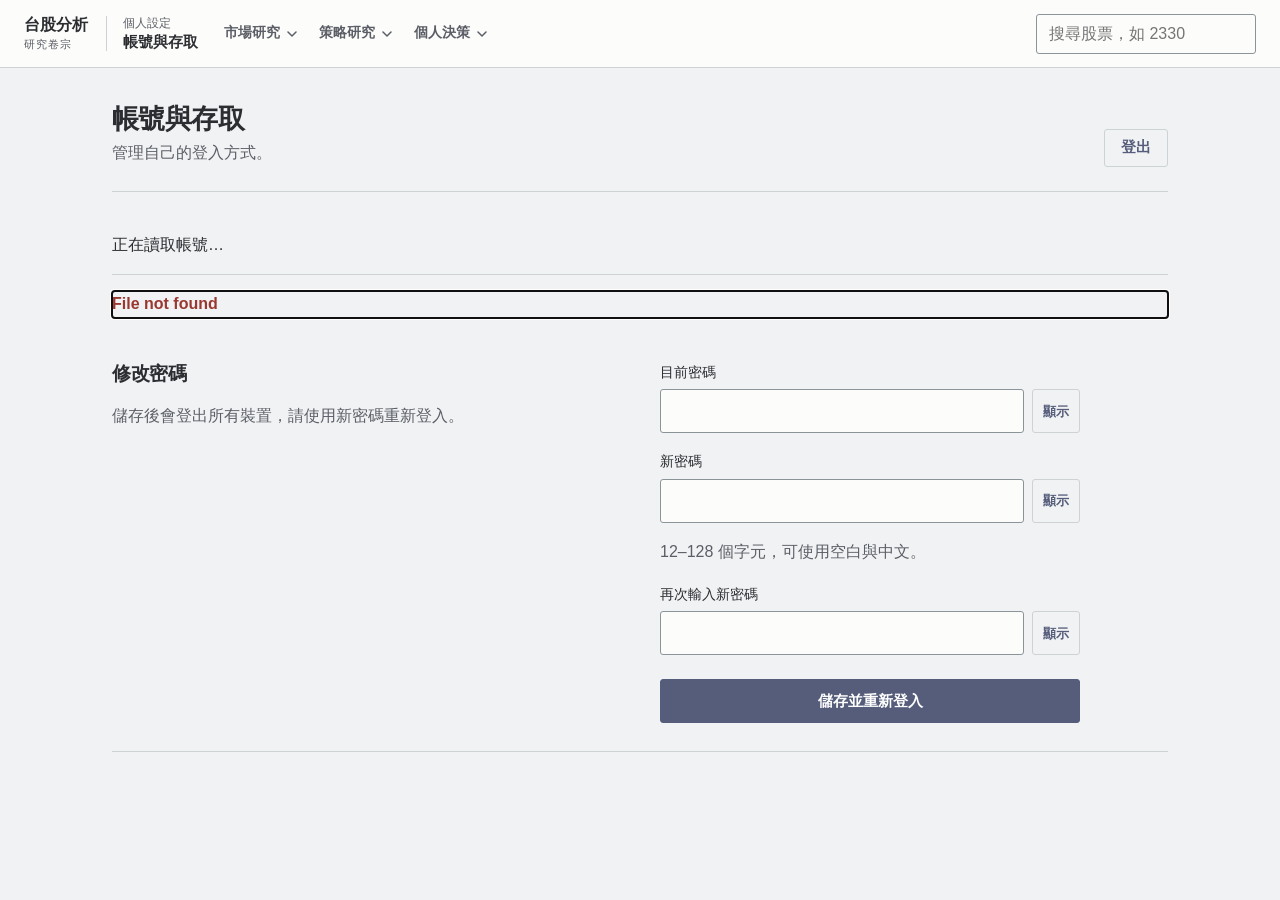
==== commit 1db91e7b: "Improve research journal and stock evidence interfaces" ====
--- a/web/account.html
+++ b/web/account.html
@@ -8,10 +8,10 @@
 </head>
 <body data-account-page="account">
 <main class="account-main">
-  <header class="desk-page-head"><div><h1>帳號與存取</h1><p class="muted">管理登入方式與工作區成員。</p></div><button id="logout-button" class="ghost" type="button">登出</button></header>
+  <header class="desk-page-head"><div><h1>帳號與存取</h1><p class="muted" id="account-description">管理自己的登入方式。</p></div><button id="logout-button" class="ghost" type="button">登出</button></header>
   <p id="account-identity" class="account-identity">正在讀取帳號…</p>
   <p id="account-message" class="account-message" role="status" aria-live="polite" tabindex="-1"></p>
-  <section class="account-section" aria-labelledby="password-title">
+  <section class="account-section account-password-section" aria-labelledby="password-title">
     <div><h2 id="password-title">修改密碼</h2><p class="muted">儲存後會登出所有裝置，請使用新密碼重新登入。</p></div>
     <form id="change-password-form" class="account-password-form">
       <label for="current-password">目前密碼</label><input id="current-password" type="password" autocomplete="current-password" required maxlength="128">
--- a/web/css/app.css
+++ b/web/css/app.css
@@ -16,7 +16,13 @@
   --font-mono: "SFMono-Regular", Consolas, "Liberation Mono", monospace;
 }
 [data-admin][hidden] { display: none !important; }
-.topbar .account-nav { margin-left: 8px; color: var(--muted); white-space: nowrap; }
+.topbar .account-nav { display: inline-flex; align-items: center; justify-content: center;
+  flex: 0 0 44px; width: 44px; height: 44px; margin-left: 8px;
+  color: var(--muted); border-radius: var(--r-md); }
+.topbar .account-nav:hover, .topbar .account-nav[aria-current="page"] {
+  color: var(--action); background: var(--inset); text-decoration: none; }
+.topbar .account-nav:active { color: var(--action-hover); }
+.topbar .account-nav svg { display: block; }
 * { box-sizing: border-box; }
 html, body { margin: 0; padding: 0; background: var(--bg); color: var(--text);
   font-family: "PingFang TC", "Noto Sans TC", "Microsoft JhengHei", sans-serif;
@@ -37,9 +43,7 @@
 .searchbox input:focus { border-color: var(--accent); }
 .search-results { position: absolute; top: 40px; right: 0; width: 320px;
   background: var(--panel2); border: 1px solid var(--border); border-radius: 10px;
-  max-height: 380px; overflow-y: auto; display: none; box-shadow: 0 8px 30px rgba(0,0,0,.5); }
-.search-results div { padding: 9px 14px; cursor: pointer; display: flex; gap: 10px; }
-.search-results div:hover { background: var(--panel); }
+  max-height: 380px; overflow-y: auto; box-shadow: 0 8px 30px rgba(0,0,0,.5); }
 .search-results .sid { color: var(--accent); font-weight: 600; min-width: 56px; }
 .search-results .mkt { margin-left: auto; color: var(--muted); font-size: 12px; }
 
@@ -860,7 +864,10 @@
 .toast { background: var(--text-primary); color: #fff; box-shadow: 0 8px 24px #24303924; }
 .search-results { box-shadow: 0 8px 24px #24303924; background: var(--paper); }
 .search-results a { display: flex; gap: 10px; align-items: center; padding: 9px 14px; color: var(--text-primary); }
-.search-results a:hover, .search-results a:focus-visible { background: var(--inset); text-decoration: none; }
+.search-results a:hover, .search-results a:focus-visible, .search-results a[aria-selected="true"] { background: var(--inset); text-decoration: none; }
+.search-results a[aria-selected="true"] { outline: 2px solid var(--focus); outline-offset: -2px; }
+.search-results .name, .search-results .mkt { min-width: 0; overflow-wrap: anywhere; }
+#search-feedback { margin: 0; padding: 12px 14px; color: var(--text-secondary); font-size: .88rem; }
 .sr-only { position: absolute; width: 1px; height: 1px; padding: 0; margin: -1px; overflow: hidden; clip: rect(0,0,0,0); white-space: nowrap; border: 0; }
 
 /* Three work groups, with a persistent location label at every width. */
@@ -915,8 +922,32 @@
 .dashboard-context .card { border: 0; border-right: 1px solid var(--rule); border-radius: 0; padding: 20px; }
 .dashboard-context .card:last-child { border-right: 0; }
 .dashboard-context .card:first-child .v { font-size: 2rem; }
-.dashboard-main > .grid.cols-2 { grid-template-columns: minmax(0,1.25fr) minmax(0,.75fr); }
+.dashboard-main > .grid.cols-2 { grid-template-columns: repeat(2,minmax(0,1fr)); align-items: start; }
 .dashboard-main > .grid.cols-2 > .card { padding: 22px; }
+.dashboard-panel-head { display: flex; flex-wrap: wrap; align-items: baseline; justify-content: space-between; gap: 8px 16px; margin-bottom: 16px; }
+.dashboard-panel-head h2 { margin: 0; }
+.dashboard-panel-head a { font-size: .88rem; white-space: nowrap; }
+.dashboard-chart-period { margin: -6px 0 12px; font-size: .85rem; }
+.dashboard-chart-description { font-size: .9rem; margin: 12px 0; }
+.dashboard-chart-data { border-top: 1px solid var(--rule); margin-top: 16px; padding-top: 8px; }
+.dashboard-chart-data summary { padding: 8px 0; cursor: pointer; color: var(--action); }
+.history-values { max-height: 320px; }
+.history-values th[scope="row"] { font-weight: 400; position: static; font-variant-numeric: tabular-nums; }
+.dashboard-error { display: flex; align-items: start; justify-content: space-between; flex-wrap: wrap; gap: 12px; border-top: 2px solid var(--status-critical); padding: 16px 0; margin: 16px 0; }
+.dashboard-error > div { flex: 1 1 240px; min-width: 0; }
+.dashboard-error strong { color: var(--status-critical); }
+.dashboard-error p { margin: 4px 0 0; overflow-wrap: anywhere; }
+.dashboard-empty { padding: 16px 0; }
+.dashboard-empty p { margin: 0 0 12px; color: var(--text-secondary); }
+.dashboard-main :where(button,summary,a) { scroll-margin-top: 100px; }
+.dashboard-main :where(h1,h2)[tabindex="-1"]:focus-visible { outline: 3px solid var(--focus); outline-offset: 4px; }
+#watch-table th, #watch-table td { padding: 10px 7px; }
+#watch-table .watch-stock-name { display: block; white-space: normal; overflow-wrap: anywhere; min-width: 4em; max-width: 8em; color: var(--text-primary); }
+.watch-stock-id { font-variant-numeric: tabular-nums; }
+.watch-mobile-note { display: none; font-size: .82rem; margin: 12px 0 0; }
+@media (min-width: 901px) and (max-width: 1100px) {
+  .dashboard-main > .grid.cols-2 { grid-template-columns: 1fr; }
+}
 .dashboard-maintenance { border-top: 1px solid var(--rule); margin-top: 48px; padding-top: 10px; }
 .dashboard-maintenance > summary { cursor: pointer; color: var(--text-secondary); font-size: .92rem; font-weight: 600; padding: 10px 0; }
 .dashboard-maintenance > summary span { font-weight: 400; margin-left: 10px; }
@@ -945,6 +976,62 @@
 .journal-empty { border: 1px solid var(--rule); background: var(--paper); padding: 24px; max-width: 720px; }
 .journal-empty h2 { margin-bottom: 4px; }
 .journal-empty p { color: var(--text-secondary); margin: 0 0 12px; }
+.journal-workbench { display: grid; grid-template-columns: minmax(0,1fr) minmax(300px,.55fr); gap: 24px; align-items: start; }
+.journal-section-head { display: flex; justify-content: space-between; align-items: baseline; flex-wrap: wrap; gap: 12px 24px; }
+.journal-section-head h2 { margin: 0; }
+.journal-start-fields { display: grid; grid-template-columns: minmax(100px,.7fr) minmax(0,1fr) minmax(0,1fr); gap: 12px; }
+.journal-actions { display: flex; flex-wrap: wrap; gap: 10px; margin-top: 16px; }
+.journal-commit { display: grid; gap: 20px; position: sticky; top: 88px; }
+.journal-risk-fields { display: grid; grid-template-columns: repeat(2,minmax(0,1fr)); gap: 4px 12px; margin-bottom: 16px; }
+.journal-inline-status { font-size: .9rem; line-height: 1.6; overflow-wrap: anywhere; }
+.journal-inline-status:empty { display: none; }
+.journal-evidence { border-top: 1px solid var(--rule); margin-top: 24px; padding-top: 16px; }
+.journal-evidence h3 { margin: 0; }
+.journal-evidence > p { margin: 6px 0 12px; font-size: .82rem; }
+.journal-evidence dl { margin: 0; }
+.journal-evidence dl > div { display: grid; grid-template-columns: minmax(100px,.7fr) minmax(0,1fr); gap: 12px; padding: 10px 0; border-bottom: 1px solid var(--rule); }
+.journal-evidence dt { font-size: .88rem; font-weight: 600; }
+.journal-evidence dt span, .journal-evidence dd small { display: block; font-size: .8rem; font-weight: 400; color: var(--text-secondary); }
+.journal-evidence dd { margin: 0; font-size: .9rem; }
+.journal-questions { margin-top: 24px; }
+.journal-question { padding: 18px 0; border-top: 1px solid var(--rule); }
+.journal-question-head { display: flex; align-items: baseline; justify-content: space-between; flex-wrap: wrap; gap: 4px 12px; }
+.journal-question h3 { margin: 0; }
+.journal-question p { margin: 8px 0; white-space: pre-wrap; overflow-wrap: anywhere; }
+.journal-question summary { color: var(--action); cursor: pointer; font-size: .85rem; padding: 6px 0; }
+.journal-question textarea { margin-top: 8px; }
+.journal-assistant-note, .journal-small { font-size: .82rem; line-height: 1.6; }
+.journal-position { border-top: 1px solid var(--rule); border-bottom: 1px solid var(--rule); padding: 14px 0; font-size: .9rem; font-variant-numeric: tabular-nums; }
+.journal-check { display: flex; align-items: start; gap: 10px; margin: 18px 0; font-weight: 400; line-height: 1.6; }
+.journal-check input { flex: 0 0 auto; width: 18px; height: 18px; min-height: 0; margin-top: 4px; }
+.journal-trade-entry > summary { cursor: pointer; color: var(--text-primary); font-weight: 650; padding: 2px 0; }
+.journal-trade-entry[open] > summary { margin-bottom: 12px; }
+.journal-review { margin-top: 40px; border-top: 1px solid var(--rule); padding-top: 24px; }
+.journal-review .journal-section-head { align-items: end; margin-bottom: 20px; }
+.journal-review .journal-section-head p { margin: 8px 0 0; }
+.journal-review select { min-width: 160px; }
+.journal-saved-plan { border-top: 1px solid var(--rule); background: var(--paper); }
+.journal-saved-plan:last-child { border-bottom: 1px solid var(--rule); }
+.journal-saved-plan > summary { display: flex; justify-content: space-between; flex-wrap: wrap; gap: 8px 20px; padding: 18px; cursor: pointer; }
+.journal-saved-plan summary small { display: block; color: var(--text-secondary); font-size: .82rem; margin-top: 4px; }
+.journal-saved-plan summary > span:last-child { font-size: .85rem; }
+.journal-plan-content { padding: 0 18px; }
+.journal-plan-meta { display: grid; grid-template-columns: repeat(4,minmax(0,1fr)); gap: 16px; padding: 18px 0; margin: 0; border-top: 1px solid var(--rule); }
+.journal-plan-meta dt { color: var(--text-secondary); font-size: .82rem; }
+.journal-plan-meta dd { margin: 4px 0 0; font-variant-numeric: tabular-nums; }
+.journal-original-answers { margin: 0; }
+.journal-original-answers > div { padding: 16px 0; border-top: 1px solid var(--rule); }
+.journal-original-answers dt { font-weight: 650; font-size: .92rem; }
+.journal-original-answers dd { margin: 8px 0 0; max-width: 75ch; white-space: pre-wrap; overflow-wrap: anywhere; }
+.journal-plan-actions { display: flex; justify-content: space-between; align-items: center; flex-wrap: wrap; gap: 12px; padding: 8px 18px 18px; }
+#review-title:focus-visible { outline: 3px solid var(--focus); outline-offset: 4px; }
+@media (max-width: 1000px) { .journal-workbench { grid-template-columns: 1fr; } .journal-commit { position: static; } }
+@media (max-width: 600px) {
+  .journal-start-fields { grid-template-columns: 1fr; gap: 0; }
+  .journal-plan-meta { grid-template-columns: repeat(2,minmax(0,1fr)); }
+  .journal-evidence dl > div { grid-template-columns: 1fr; gap: 4px; }
+  .journal-review .journal-section-head > div { width: 100%; }
+}
 @media (max-width: 900px) {
   .dashboard-main > .grid.cols-2, .journal-main .journal-layout { grid-template-columns: 1fr; }
   .dashboard-context .grid { grid-template-columns: repeat(2,minmax(0,1fr)); }
@@ -954,8 +1041,15 @@
 @media (max-width: 600px) {
   .desk-page-head { display: block; }
   .desk-asof { text-align: left; margin-top: 16px; }
-  .dashboard-context .grid, .stock-main .stock-research { grid-template-columns: 1fr; }
-  .dashboard-context .card { border-right: 0; border-bottom: 1px solid var(--rule); }
+  .stock-main .stock-research { grid-template-columns: 1fr; }
+  .dashboard-context .card { padding: 14px; }
+  .dashboard-context .card .v, .dashboard-context .card:first-child .v { font-size: 1.4rem; overflow-wrap: anywhere; }
+  .dashboard-context .card .muted { font-size: .82rem; overflow-wrap: anywhere; }
+  .dashboard-main > .grid.cols-2 > .card { padding: 16px; }
+  #watch-table th, #watch-table td { padding: 10px 4px; }
+  #watch-table .watch-detail { display: none; }
+  .watch-mobile-note { display: block; }
+  .dashboard-main .chart { height: 240px; }
   .stock-main .stock-research > .system-evidence, .stock-main .stock-research > .stock-next { grid-column: auto; }
 }
 
@@ -1015,11 +1109,15 @@
 .fin-assumption .fin-hint { max-width: 62ch; }
 @media (max-width: 1000px) { .portfolio-metrics { grid-template-columns: repeat(4,minmax(0,1fr)); } }
 @media (max-width: 600px) { .portfolio-metrics { grid-template-columns: repeat(2,minmax(0,1fr)); } }
-#stale-banner { border-color: var(--rule) !important; background: var(--paper); }
-#stale-banner .flex { display: grid; grid-template-columns: minmax(0,1fr) auto; gap: 16px; }
-#stale-banner .spacer { display: none; }
-#stale-banner .warn { color: var(--status-caution); font-size: .9rem; }
-@media (max-width: 600px) { #stale-banner .flex { grid-template-columns: 1fr; } #stale-banner button { justify-self: start; } }
+#stale-banner { --freshness-color: var(--status-neutral); border: 1px solid var(--rule); border-top: 2px solid var(--freshness-color); background: var(--paper); margin-bottom: 24px; }
+#stale-banner[data-state="partial"], #stale-banner[data-state="stale"], #stale-banner[data-state="unknown"] { --freshness-color: var(--status-caution); }
+#stale-banner[data-state="failed"] { --freshness-color: var(--status-critical); }
+#stale-banner[data-state="running"] { --freshness-color: var(--status-info); }
+#stale-title { color: var(--freshness-color); }
+.freshness-layout { display: grid; grid-template-columns: minmax(0,1fr) auto; align-items: start; gap: 12px 20px; }
+.freshness-layout p { margin: 5px 0 0; font-size: .9rem; overflow-wrap: anywhere; }
+.freshness-note { font-size: .8rem; margin: 10px 0 0; }
+@media (max-width: 600px) { .freshness-layout { grid-template-columns: 1fr; } #stale-banner button { justify-self: start; } }
 .fin-evidence li, .fin-evidence p, .fin-assumption p { overflow-wrap: anywhere; }
 .field-label { display: block; color: var(--text-primary); font-size: .88rem; font-weight: 550; margin: 10px 0 4px; }
 nav.topbar .searchbox input:focus-visible, .search-results a:focus-visible, button:focus-visible, .btn:focus-visible, a:focus-visible, input:focus-visible, select:focus-visible, textarea:focus-visible, summary:focus-visible { outline: 3px solid var(--focus); outline-offset: 2px; }
@@ -1143,3 +1241,64 @@
 .wf-train > span, .wf-test > span, .wf-freeze strong, .wf-badge, .severity-label, .wf-fold-head > div:first-child > span {
   font-family: inherit; font-size: .75rem; letter-spacing: 0; text-transform: none; }
 .wf-summary-grid small, .wf-pair > span, .wf-pair small, .wf-secondary-metrics dt { font-size: .75rem; }
+
+/* Stock evidence: summaries and raw values remain usable without the canvas. */
+.stock-load-state { margin: 24px 0; padding: 24px 0; border-block: 1px solid var(--rule); }
+.stock-load-state p, .stock-chart-summary { max-width: 72ch; line-height: 1.75; }
+.stock-main .stock-chart-area { min-width: 0; }
+.stock-main #tabs { overflow-x: auto; scrollbar-color: var(--rule) transparent; }
+.stock-main #tabs [role="tab"] { flex-shrink: 0; }
+.stock-main .tab-panel { min-width: 0; }
+.stock-chart-summary { margin: 0 0 16px; color: var(--text-primary); }
+.stock-panel-status:empty { display: none; }
+.stock-panel-status { color: var(--status-caution); }
+.stock-values { margin: 0 0 20px; }
+.stock-values summary { width: fit-content; cursor: pointer; color: var(--accent); }
+.stock-data-scroll { margin-top: 12px; max-height: 360px; scrollbar-color: var(--rule) transparent; }
+.stock-data-scroll caption { text-align: left; white-space: normal; padding: 10px 8px; color: var(--text-secondary); }
+.stock-data-scroll th[scope="row"] { font-weight: 500; }
+.stock-main .tab-panel .chart { margin-top: 16px; }
+.stock-main #stock-head { flex-wrap: wrap; }
+.stock-main #stock-head h1 { overflow-wrap: anywhere; }
+@media (max-width: 600px) {
+  .nav-groups { flex-wrap: wrap; }
+}
+
+/* Inputs and evidence have reciprocal navigation; raw research metadata is secondary. */
+.step-results { display: flex; flex-wrap: wrap; gap: 8px 16px; padding: 4px 0 10px; font-size: .85rem; }
+.fin-result .fin-section { scroll-margin-top: 90px; }
+.fin-result .fin-section:focus { outline: 2px solid var(--action); outline-offset: 4px; }
+.fin-step .fin-q { margin: 0 0 16px; min-width: 0; }
+.fin-step .fin-q legend { font-size: .9rem; font-weight: 600; }
+.research-provenance { margin: 16px 0 24px; padding: 12px 0; border-block: 1px solid var(--rule); }
+.research-provenance summary, .portfolio-run-history > summary { cursor: pointer; color: var(--action); }
+.research-provenance pre { white-space: pre-wrap; overflow-wrap: anywhere; }
+.portfolio-run-history { margin-top: 24px; }
+.portfolio-view-select { display: none; }
+.screen-groups { display: grid; grid-template-columns: repeat(3,minmax(0,1fr)); gap: 24px; }
+.screen-groups > fieldset { margin: 0; padding: 12px 0 0; border: 0; border-top: 1px solid var(--rule); min-width: 0; }
+.screen-groups > fieldset > legend { padding-right: 12px; font-weight: 650; }
+.screen-groups > fieldset > div, .screen-groups details > div { margin: 0 0 12px; }
+.screen-groups .screen-checks { display: grid; gap: 8px; }
+.screen-groups details { margin-top: 12px; }
+.screen-groups input[type=number] { width: 100%; }
+.watch-alerts { max-width: 30ch; white-space: normal; }
+.watch-alerts summary { cursor: pointer; color: var(--status-caution); }
+.watch-alerts ul { padding-left: 18px; }
+#watch-status:empty { display: none; }
+@media (max-width: 760px) {
+  .screen-groups { grid-template-columns: 1fr; gap: 24px; }
+  .portfolio-view-select { display: grid; gap: 6px; margin: 16px 0; }
+  .portfolio-tabs { display: none; }
+  .fin-result .fin-section { scroll-margin-top: 16px; }
+}
+.screen-groups > fieldset > label { display: flex; align-items: center; gap: 8px; }
+.screen-groups input[type=checkbox] { width: 16px; height: 16px; min-height: 0; margin: 0; flex: 0 0 16px; accent-color: var(--action); }
+.portfolio-warning.critical strong { color: var(--status-critical); font-size: .9rem; }
+.portfolio-result .section-head > div { min-width: 0; overflow-wrap: anywhere; }
+.portfolio-result .section-head > a { flex-shrink: 0; }
+.research-header > .research-provenance { grid-column: 1/-1; margin-bottom: 0; }
+@media (max-width: 600px) { .portfolio-result .section-head { flex-direction: column; gap: 12px; } }
+/* Anchor visually hidden names inside the table's own scrolling container. */
+.watch-alerts { min-width: 8rem; }
+.watch-alerts summary { position: relative; }
--- a/web/css/account.css
+++ b/web/css/account.css
@@ -20,3 +20,13 @@
 .account-main [hidden], .login-desk [hidden] { display: none; }
 .account-nav { margin-left: 8px; color: var(--muted); white-space: nowrap; }
 @media (max-width: 760px) { .login-desk { display: block; padding: 28px 20px; }.login-intro h1 { font-size: 36px; margin-top: 24px; }.account-boundaries { margin: 24px 0; }.login-form-section { margin-top: 28px; padding: 24px; }.account-main { padding: 24px 16px; }.account-invite-form { grid-template-columns: 1fr; }.account-invite-form button { margin-top: 0; }.account-actions { min-width: 130px; }.account-main .desk-page-head { align-items: start; }.account-nav { font-size: 13px; } }
+
+/* Keep the administrator's members workspace first; compact personal credentials below. */
+.account-password-section { display: grid; grid-template-columns: 1fr 1fr; gap: 40px; }
+.account-password-section .account-password-form { margin-top: 0; width: 100%; }
+.account-password-form > label:first-child { margin-top: 0; }
+.password-control { display: flex; gap: 8px; align-items: stretch; }
+.password-control input { min-width: 0; flex: 1; }
+.password-control button, .account-password-form .password-control button { flex: 0 0 auto; width: auto; min-height: 44px; margin: 0; }
+#token-recovery { border-top: 2px solid var(--status-caution); margin-top: 24px; padding-top: 12px; }
+@media (max-width: 760px) { .account-password-section { grid-template-columns: 1fr; gap: 24px; } }
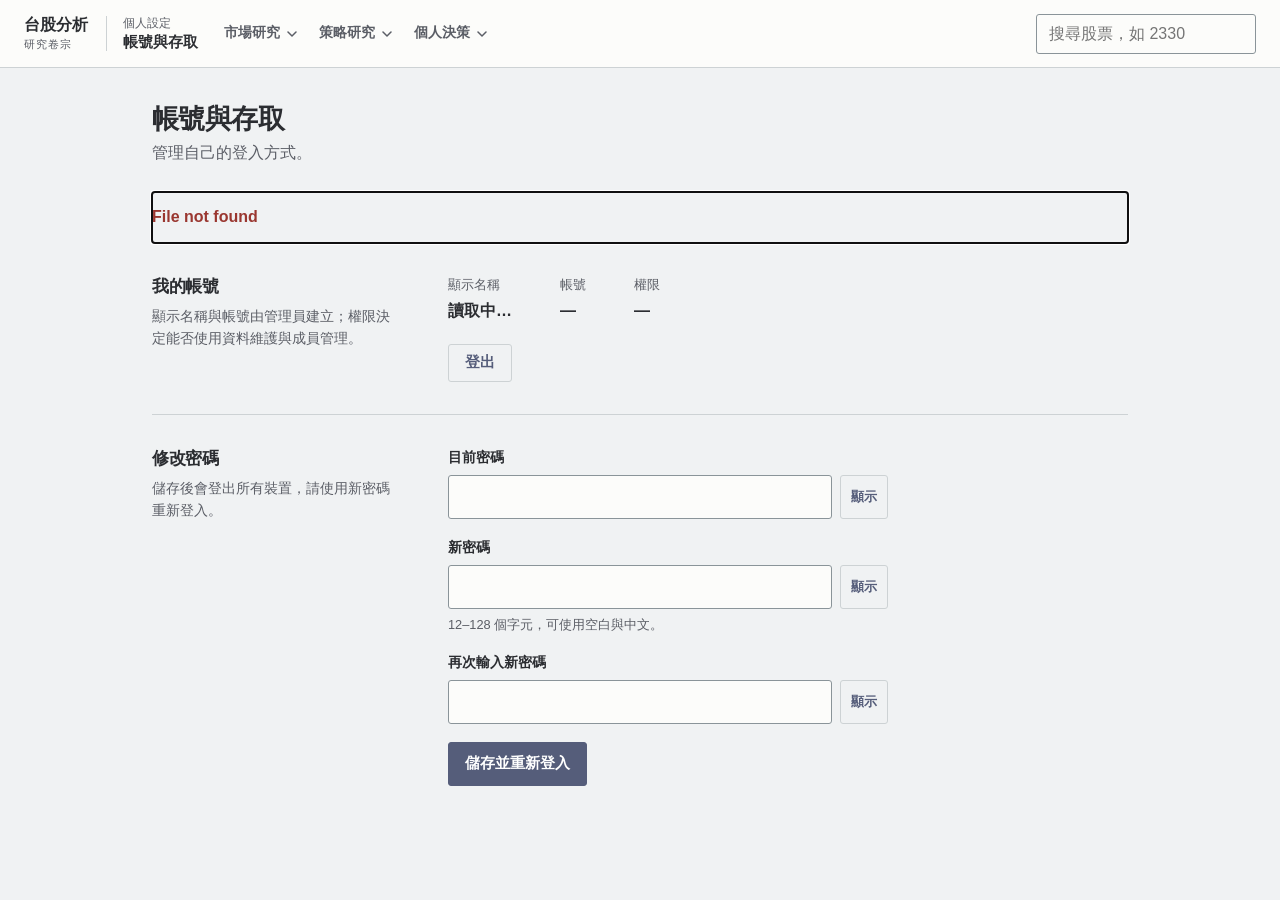
==== commit bd8370c3: "Move maintenance to admin page, redesign account page, reorder dashboard" ====
--- a/web/account.html
+++ b/web/account.html
@@ -8,29 +8,51 @@
 </head>
 <body data-account-page="account">
 <main class="account-main">
-  <header class="desk-page-head"><div><h1>帳號與存取</h1><p class="muted" id="account-description">管理自己的登入方式。</p></div><button id="logout-button" class="ghost" type="button">登出</button></header>
-  <p id="account-identity" class="account-identity">正在讀取帳號…</p>
+  <header class="desk-page-head"><div><h1>帳號與存取</h1><p class="muted" id="account-description">管理自己的登入方式。</p></div></header>
   <p id="account-message" class="account-message" role="status" aria-live="polite" tabindex="-1"></p>
+
+  <section class="account-section" aria-labelledby="profile-title">
+    <div class="account-section-head"><h2 id="profile-title">我的帳號</h2><p class="muted">顯示名稱與帳號由管理員建立；權限決定能否使用資料維護與成員管理。</p></div>
+    <div class="account-section-body">
+      <dl class="account-profile">
+        <div><dt>顯示名稱</dt><dd id="profile-name">讀取中…</dd></div>
+        <div><dt>帳號</dt><dd id="profile-username">—</dd></div>
+        <div><dt>權限</dt><dd id="profile-role">—</dd></div>
+      </dl>
+      <div class="account-profile-actions"><button id="logout-button" class="ghost" type="button">登出</button></div>
+    </div>
+  </section>
+
+  <section id="member-management" class="account-section" aria-labelledby="members-title" hidden>
+    <div class="account-section-head">
+      <h2 id="members-title">工作區成員</h2>
+      <p class="muted">邀請連結有效 48 小時，重設連結有效 30 分鐘。請透過私人管道傳送。</p>
+      <p class="muted">管理功能不會列出成員的財務規劃或私人研究。主機與資料庫持有人仍具有底層資料存取能力。</p>
+    </div>
+    <div class="account-section-body">
+      <h3>邀請新成員</h3>
+      <form id="invite-form" class="account-invite-form">
+        <div class="account-field"><label for="invite-name">顯示名稱</label><input id="invite-name" autocomplete="off" maxlength="80" required></div>
+        <div class="account-field"><label for="invite-username">帳號</label><input id="invite-username" autocomplete="off" minlength="3" maxlength="40" pattern="[a-zA-Z0-9][a-zA-Z0-9_.\-]{2,39}" required aria-describedby="username-help"><p id="username-help" class="account-field-help">3–40 個英文字母、數字、底線、點或連字號，首字須為英文字母或數字。</p></div>
+        <div class="account-form-actions"><button type="submit">建立邀請連結</button></div>
+      </form>
+      <div id="issued-link" class="issued-link" hidden><label for="token-link">一次性連結（離開頁面後不再顯示）</label><input id="token-link" readonly><button id="copy-link" class="ghost" type="button">複製連結</button><p id="token-expiry" class="muted"></p></div>
+
+      <h3>成員與連結</h3>
+      <div class="account-table-scroll"><table class="data account-members"><caption class="sr-only">帳號狀態與可用操作</caption><thead><tr><th scope="col">成員</th><th scope="col">權限</th><th scope="col">狀態</th><th scope="col">操作</th></tr></thead><tbody id="members-body"><tr><td colspan="4" class="muted">讀取中…</td></tr></tbody></table></div>
+    </div>
+  </section>
+
   <section class="account-section account-password-section" aria-labelledby="password-title">
-    <div><h2 id="password-title">修改密碼</h2><p class="muted">儲存後會登出所有裝置，請使用新密碼重新登入。</p></div>
-    <form id="change-password-form" class="account-password-form">
-      <label for="current-password">目前密碼</label><input id="current-password" type="password" autocomplete="current-password" required maxlength="128">
-      <label for="new-password">新密碼</label><input id="new-password" type="password" autocomplete="new-password" minlength="12" maxlength="128" required aria-describedby="password-help">
-      <p id="password-help" class="muted">12–128 個字元，可使用空白與中文。</p>
-      <label for="confirm-password">再次輸入新密碼</label><input id="confirm-password" type="password" autocomplete="new-password" minlength="12" maxlength="128" required>
-      <button type="submit">儲存並重新登入</button>
-    </form>
-  </section>
-  <section id="member-management" class="account-section" aria-labelledby="members-title" hidden>
-    <div><h2 id="members-title">工作區成員</h2><p class="muted">邀請連結有效 48 小時；重設連結有效 30 分鐘。請透過私人管道傳送。</p></div>
-    <form id="invite-form" class="account-invite-form">
-      <div><label for="invite-name">顯示名稱</label><input id="invite-name" autocomplete="off" maxlength="80" required></div>
-      <div><label for="invite-username">帳號</label><input id="invite-username" autocomplete="off" minlength="3" maxlength="40" pattern="[a-zA-Z0-9][a-zA-Z0-9_.\-]{2,39}" required aria-describedby="username-help"><p id="username-help" class="muted">3–40 個英文字母、數字、底線、點或連字號，首字須為英文字母或數字。</p></div>
-      <button type="submit">建立邀請</button>
-    </form>
-    <div id="issued-link" class="issued-link" hidden><label for="token-link">一次性連結（離開頁面後不再顯示）</label><input id="token-link" readonly><button id="copy-link" class="ghost" type="button">複製連結</button><p id="token-expiry" class="muted"></p></div>
-    <div class="account-table-scroll"><table><caption class="sr-only">帳號狀態與可用操作</caption><thead><tr><th scope="col">成員</th><th scope="col">權限</th><th scope="col">狀態</th><th scope="col">操作</th></tr></thead><tbody id="members-body"></tbody></table></div>
-    <p class="muted">管理功能不會列出成員的財務規劃或私人研究。主機與資料庫持有人仍具有底層資料存取能力。</p>
+    <div class="account-section-head"><h2 id="password-title">修改密碼</h2><p class="muted">儲存後會登出所有裝置，請使用新密碼重新登入。</p></div>
+    <div class="account-section-body">
+      <form id="change-password-form" class="account-password-form">
+        <div class="account-field"><label for="current-password">目前密碼</label><input id="current-password" type="password" autocomplete="current-password" required maxlength="128"></div>
+        <div class="account-field"><label for="new-password">新密碼</label><input id="new-password" type="password" autocomplete="new-password" minlength="12" maxlength="128" required aria-describedby="password-help"><p id="password-help" class="account-field-help">12–128 個字元，可使用空白與中文。</p></div>
+        <div class="account-field"><label for="confirm-password">再次輸入新密碼</label><input id="confirm-password" type="password" autocomplete="new-password" minlength="12" maxlength="128" required></div>
+        <button type="submit">儲存並重新登入</button>
+      </form>
+    </div>
   </section>
 </main>
 <script src="js/common.js"></script><script src="js/account.js"></script>
--- a/web/css/app.css
+++ b/web/css/app.css
@@ -16,13 +16,16 @@
   --font-mono: "SFMono-Regular", Consolas, "Liberation Mono", monospace;
 }
 [data-admin][hidden] { display: none !important; }
-.topbar .account-nav { display: inline-flex; align-items: center; justify-content: center;
-  flex: 0 0 44px; width: 44px; height: 44px; margin-left: 8px;
-  color: var(--muted); border-radius: var(--r-md); }
-.topbar .account-nav:hover, .topbar .account-nav[aria-current="page"] {
-  color: var(--action); background: var(--inset); text-decoration: none; }
-.topbar .account-nav:active { color: var(--action-hover); }
-.topbar .account-nav svg { display: block; }
+/* Account menu: same open/close behaviour as the work groups, anchored to the right edge. */
+.topbar .account-menu { position: relative; flex: 0 0 auto; }
+nav.topbar .account-trigger { min-height: 44px; padding: 6px 8px; gap: 4px; }
+.account-trigger svg:first-child { display: block; }
+.topbar .account-items { left: auto; right: 0; min-width: 220px; }
+.account-menu-who { display: grid; gap: 2px; margin: 0 0 6px; padding: 8px 10px 10px; border-bottom: 1px solid var(--rule); }
+.account-menu-who strong { font-size: .9rem; color: var(--text-primary); }
+.account-menu-who span { font-size: .78rem; color: var(--text-secondary); overflow-wrap: anywhere; }
+nav.topbar button.navlink { display: block; width: 100%; min-height: 0; border: 0; background: none; text-align: left; font-weight: 400; line-height: inherit; }
+nav.topbar button.navlink:hover { background: var(--inset); color: var(--text-primary); }
 * { box-sizing: border-box; }
 html, body { margin: 0; padding: 0; background: var(--bg); color: var(--text);
   font-family: "PingFang TC", "Noto Sans TC", "Microsoft JhengHei", sans-serif;
@@ -916,14 +919,25 @@
 .desk-page-head p { margin: 0; }
 .desk-kicker { color: var(--evidence-primary); font-size: .8rem; font-weight: 700; letter-spacing: .04em; }
 .desk-asof { display: grid; gap: 3px; min-width: 150px; font-size: .82rem; color: var(--text-secondary); text-align: right; }
-.desk-asof strong { color: var(--text-primary); font-size: 1rem; font-variant-numeric: tabular-nums; }
+.desk-asof strong { color: var(--text-primary); font-size: 1.15rem; line-height: 1.3; font-variant-numeric: tabular-nums; }
+.asof-lag { color: var(--status-caution); font-weight: 600; }
 .dashboard-context { background: var(--paper); border-top: 2px solid var(--evidence-primary); border-bottom: 1px solid var(--rule); border-radius: 0; }
 .dashboard-context .grid { gap: 0; }
 .dashboard-context .card { border: 0; border-right: 1px solid var(--rule); border-radius: 0; padding: 20px; }
 .dashboard-context .card:last-child { border-right: 0; }
 .dashboard-context .card:first-child .v { font-size: 2rem; }
-.dashboard-main > .grid.cols-2 { grid-template-columns: repeat(2,minmax(0,1fr)); align-items: start; }
-.dashboard-main > .grid.cols-2 > .card { padding: 22px; }
+/* Reading order: market strip, then holdings and alerts at full width, then the index chart as context. */
+.dashboard-main > .dashboard-panel { padding: 22px; margin-top: 20px; }
+.watch-preview-filters { display: flex; flex-wrap: wrap; gap: 12px; margin-bottom: 16px; }
+.watch-preview-filters label { flex: 1 1 140px; min-width: 0; }
+.watch-preview-filters select { display: block; width: 100%; margin-top: 6px; }
+.watch-preview-region { overflow-x: auto; }
+.watch-preview-region:focus-visible { outline: 3px solid var(--focus); outline-offset: 2px; }
+.watch-preview-pagination { display: flex; align-items: center; justify-content: space-between; flex-wrap: wrap;
+  gap: 12px; border-top: 1px solid var(--rule); padding-top: 12px; margin-top: 12px; font-size: .8rem; }
+.watch-preview-pagination > div { display: flex; gap: 8px; }
+.watch-quote-date { display: block; font-size: .72rem; white-space: nowrap; margin-top: 3px; }
+.dashboard-watch-panel [hidden] { display: none; }
 .dashboard-panel-head { display: flex; flex-wrap: wrap; align-items: baseline; justify-content: space-between; gap: 8px 16px; margin-bottom: 16px; }
 .dashboard-panel-head h2 { margin: 0; }
 .dashboard-panel-head a { font-size: .88rem; white-space: nowrap; }
@@ -942,16 +956,9 @@
 .dashboard-main :where(button,summary,a) { scroll-margin-top: 100px; }
 .dashboard-main :where(h1,h2)[tabindex="-1"]:focus-visible { outline: 3px solid var(--focus); outline-offset: 4px; }
 #watch-table th, #watch-table td { padding: 10px 7px; }
-#watch-table .watch-stock-name { display: block; white-space: normal; overflow-wrap: anywhere; min-width: 4em; max-width: 8em; color: var(--text-primary); }
+#watch-table .watch-stock-name { display: block; white-space: normal; overflow-wrap: anywhere; min-width: 4em; max-width: 10em; color: var(--text-primary); }
 .watch-stock-id { font-variant-numeric: tabular-nums; }
 .watch-mobile-note { display: none; font-size: .82rem; margin: 12px 0 0; }
-@media (min-width: 901px) and (max-width: 1100px) {
-  .dashboard-main > .grid.cols-2 { grid-template-columns: 1fr; }
-}
-.dashboard-maintenance { border-top: 1px solid var(--rule); margin-top: 48px; padding-top: 10px; }
-.dashboard-maintenance > summary { cursor: pointer; color: var(--text-secondary); font-size: .92rem; font-weight: 600; padding: 10px 0; }
-.dashboard-maintenance > summary span { font-weight: 400; margin-left: 10px; }
-.dashboard-maintenance > .card { margin-top: 8px; }
 .stock-main .stock-layout { grid-template-columns: 1fr; gap: 32px; }
 .stock-main .stock-research { display: grid; grid-template-columns: repeat(2,minmax(0,1fr)); gap: 20px; align-items: start; }
 .stock-main .stock-research > .card { margin-top: 0; }
@@ -1027,13 +1034,14 @@
 #review-title:focus-visible { outline: 3px solid var(--focus); outline-offset: 4px; }
 @media (max-width: 1000px) { .journal-workbench { grid-template-columns: 1fr; } .journal-commit { position: static; } }
 @media (max-width: 600px) {
+  .desk-asof .freshness-indicator { justify-content: flex-start; }
   .journal-start-fields { grid-template-columns: 1fr; gap: 0; }
   .journal-plan-meta { grid-template-columns: repeat(2,minmax(0,1fr)); }
   .journal-evidence dl > div { grid-template-columns: 1fr; gap: 4px; }
   .journal-review .journal-section-head > div { width: 100%; }
 }
 @media (max-width: 900px) {
-  .dashboard-main > .grid.cols-2, .journal-main .journal-layout { grid-template-columns: 1fr; }
+  .journal-main .journal-layout { grid-template-columns: 1fr; }
   .dashboard-context .grid { grid-template-columns: repeat(2,minmax(0,1fr)); }
   .dashboard-context .card:nth-child(2) { border-right: 0; }
   .dashboard-context .card:nth-child(-n+2) { border-bottom: 1px solid var(--rule); }
@@ -1045,7 +1053,8 @@
   .dashboard-context .card { padding: 14px; }
   .dashboard-context .card .v, .dashboard-context .card:first-child .v { font-size: 1.4rem; overflow-wrap: anywhere; }
   .dashboard-context .card .muted { font-size: .82rem; overflow-wrap: anywhere; }
-  .dashboard-main > .grid.cols-2 > .card { padding: 16px; }
+  .dashboard-main > .dashboard-panel { padding: 16px; }
+  #watch-table .watch-alert-cell { display: none; }
   #watch-table th, #watch-table td { padding: 10px 4px; }
   #watch-table .watch-detail { display: none; }
   .watch-mobile-note { display: block; }
@@ -1109,15 +1118,44 @@
 .fin-assumption .fin-hint { max-width: 62ch; }
 @media (max-width: 1000px) { .portfolio-metrics { grid-template-columns: repeat(4,minmax(0,1fr)); } }
 @media (max-width: 600px) { .portfolio-metrics { grid-template-columns: repeat(2,minmax(0,1fr)); } }
-#stale-banner { --freshness-color: var(--status-neutral); border: 1px solid var(--rule); border-top: 2px solid var(--freshness-color); background: var(--paper); margin-bottom: 24px; }
-#stale-banner[data-state="partial"], #stale-banner[data-state="stale"], #stale-banner[data-state="unknown"] { --freshness-color: var(--status-caution); }
+/* Quiet status beside the as-of date; problems stay visible in a compact line. */
+.freshness-indicator { display: inline-flex; align-items: center; justify-content: flex-end;
+  gap: 7px; min-height: 32px; font-size: .8rem; color: var(--text-secondary); text-decoration: underline;
+  text-decoration-color: var(--rule); text-underline-offset: 3px; }
+.freshness-indicator::before { content: ''; width: 6px; height: 6px; border-radius: 50%; background: currentColor; flex: 0 0 auto; }
+.freshness-indicator[data-state="fresh"] { color: var(--success); }
+.freshness-indicator[data-state="partial"], .freshness-indicator[data-state="stale"], .freshness-indicator[data-state="unknown"] { color: var(--status-caution); }
+.freshness-indicator[data-state="failed"] { color: var(--status-critical); }
+.freshness-indicator[data-state="running"] { color: var(--status-info); }
+#stale-banner { --freshness-color: var(--status-caution); display: flex; align-items: baseline;
+  justify-content: space-between; gap: 8px 20px; border-block: 1px solid var(--rule);
+  padding: 10px 0; margin: -6px 0 20px; font-size: .88rem; }
+#stale-banner[hidden] { display: none; }
 #stale-banner[data-state="failed"] { --freshness-color: var(--status-critical); }
 #stale-banner[data-state="running"] { --freshness-color: var(--status-info); }
-#stale-title { color: var(--freshness-color); }
-.freshness-layout { display: grid; grid-template-columns: minmax(0,1fr) auto; align-items: start; gap: 12px 20px; }
-.freshness-layout p { margin: 5px 0 0; font-size: .9rem; overflow-wrap: anywhere; }
+#stale-title { color: var(--freshness-color); font-weight: 600; margin-right: 10px; }
+#stale-text { color: var(--text-secondary); overflow-wrap: anywhere; }
+.freshness-details-link { flex-shrink: 0; text-decoration: underline; text-underline-offset: 3px; }
+.data-status { border-top: 1px solid var(--rule); scroll-margin-top: 90px; }
+.data-status > summary { display: flex; flex-wrap: wrap; align-items: baseline; gap: 8px 20px;
+  justify-content: space-between; cursor: pointer; padding: 16px 0; font-weight: 600; }
+.data-status > summary > span:first-child::before { content: '+'; display: inline-block; width: 20px; color: var(--text-secondary); }
+.data-status[open] > summary > span:first-child::before { content: '−'; }
+.data-status > summary .muted { font-size: .82rem; font-weight: 400; }
+.data-status-body { padding: 0 0 16px; }
+.data-status-body > p { max-width: 75ch; font-size: .86rem; }
+.data-status table { min-width: 540px; }
+.data-status td:last-child { white-space: normal; max-width: 48ch; }
+.dataset-state { font-weight: 600; }
+.dataset-state[data-state="missing"], .dataset-state[data-state="unverified"] { color: var(--status-caution); }
+.data-status-actions { display: flex; flex-wrap: wrap; align-items: center; gap: 10px 20px; margin-top: 16px; }
 .freshness-note { font-size: .8rem; margin: 10px 0 0; }
-@media (max-width: 600px) { .freshness-layout { grid-template-columns: 1fr; } #stale-banner button { justify-self: start; } }
+@media (max-width: 600px) {
+  #stale-banner { flex-wrap: wrap; gap: 6px; }
+  #stale-banner > div { flex: 1 1 100%; }
+  .freshness-details-link { min-height: 32px; display: inline-flex; align-items: center; }
+  .data-status { scroll-margin-top: 12px; }
+}
 .fin-evidence li, .fin-evidence p, .fin-assumption p { overflow-wrap: anywhere; }
 .field-label { display: block; color: var(--text-primary); font-size: .88rem; font-weight: 550; margin: 10px 0 4px; }
 nav.topbar .searchbox input:focus-visible, .search-results a:focus-visible, button:focus-visible, .btn:focus-visible, a:focus-visible, input:focus-visible, select:focus-visible, textarea:focus-visible, summary:focus-visible { outline: 3px solid var(--focus); outline-offset: 2px; }
@@ -1282,9 +1320,19 @@
 .screen-groups .screen-checks { display: grid; gap: 8px; }
 .screen-groups details { margin-top: 12px; }
 .screen-groups input[type=number] { width: 100%; }
-.watch-alerts { max-width: 30ch; white-space: normal; }
-.watch-alerts summary { cursor: pointer; color: var(--status-caution); }
-.watch-alerts ul { padding-left: 18px; }
+.watch-tier td { vertical-align: top; }
+.watch-tier .note-cell { max-width: 220px; white-space: normal; overflow-wrap: anywhere; line-height: 1.65; }
+.watch-tier .note-cell > span { white-space: pre-wrap; }
+.watch-alerts { min-width: 8rem; white-space: normal; text-align: left; line-height: 1.65; }
+.watch-alerts[open] { width: clamp(18rem, 28vw, 28rem); }
+.watch-alerts summary { cursor: pointer; color: var(--status-caution); text-align: left; }
+.watch-alerts ul { margin: 12px 0 0; padding-left: 1.25em; list-style-position: outside; }
+.watch-alerts li { padding-left: .25em; overflow-wrap: anywhere; }
+.watch-alerts li + li { margin-top: 8px; }
+@media (max-width: 600px) {
+  .watchlist-main .watch-tier table.data th:first-child,
+  .watchlist-main .watch-tier table.data td:first-child { position: static; }
+}
 #watch-status:empty { display: none; }
 @media (max-width: 760px) {
   .screen-groups { grid-template-columns: 1fr; gap: 24px; }
@@ -1300,5 +1348,82 @@
 .research-header > .research-provenance { grid-column: 1/-1; margin-bottom: 0; }
 @media (max-width: 600px) { .portfolio-result .section-head { flex-direction: column; gap: 12px; } }
 /* Anchor visually hidden names inside the table's own scrolling container. */
-.watch-alerts { min-width: 8rem; }
 .watch-alerts summary { position: relative; }
+
+/* Stale data stays the same size; only colour and one plain note change. */
+.dashboard-context[data-stale="true"] { border-top-color: var(--status-caution); }
+.dashboard-context[data-stale="true"] .card .v { color: var(--text-secondary); }
+.context-note { margin: 0; padding: 10px 20px; border-bottom: 1px solid var(--rule); color: var(--status-caution); font-size: .84rem; font-weight: 600; }
+.context-note[hidden] { display: none; }
+#stale-retry { color: var(--text-secondary); }
+.freshness-alert-actions { display: flex; flex: 0 0 auto; align-items: center; gap: 8px 16px; flex-wrap: wrap; }
+.freshness-alert-actions button { white-space: nowrap; }
+.data-status-actions + .freshness-note { color: var(--status-caution); }
+
+/* Watchlist preview: stage tally, holdings first, first alert written out under its stock. */
+.watch-tally { display: flex; flex-wrap: wrap; align-items: baseline; gap: 4px 6px; margin: -6px 0 14px; font-size: .84rem; color: var(--text-secondary); }
+.watch-tally strong { color: var(--text-primary); font-variant-numeric: tabular-nums; }
+.watch-tally-alerts { margin-left: auto; }
+.watch-tally-alerts[data-flagged="true"], .watch-tally-alerts[data-flagged="true"] strong { color: var(--status-caution); }
+#watch-table tbody.watch-item { border-bottom: 1px solid var(--rule); }
+#watch-table tbody.watch-item tr td { border-bottom: 0; }
+#watch-table tbody.watch-item:hover td { background: var(--inset); }
+#watch-table .badge.tier[data-tier="holding"] { color: var(--text-primary); border-color: var(--text-secondary); font-weight: 600; }
+/* Wide screens give the first alert its own column; phones move it to a line under the stock. */
+#watch-table .watch-alert-row { display: none; }
+#watch-table .watch-alert-row td { padding-top: 0; padding-bottom: 12px; white-space: normal; }
+#watch-table .watch-alert-cell { width: 46%; min-width: 18rem; padding-left: 28px; text-align: left; white-space: normal; }
+@media (max-width: 600px) { #watch-table .watch-alert-row { display: table-row; } }
+.watch-alert { display: flex; align-items: baseline; gap: 8px; color: var(--text-primary); font-size: .84rem; line-height: 1.5; }
+.watch-alert:hover { text-decoration: none; }
+.watch-alert:hover .watch-alert-text { text-decoration: underline; text-underline-offset: 3px; }
+.watch-alert .badge { flex: 0 0 auto; }
+.watch-alert-text { min-width: 0; overflow-wrap: anywhere; }
+
+/* Maintenance page: same two-column settings rhythm as 帳號與存取. */
+.maintenance-main { max-width: 1120px; }
+.maintenance-main .desk-page-head { margin-bottom: 0; }
+.maintenance-denied { padding: 24px 0; }
+.maintenance-section { display: grid; grid-template-columns: minmax(180px, 250px) minmax(0, 1fr); gap: 16px 56px; padding: 32px 0; border-bottom: 1px solid var(--rule); scroll-margin-top: 90px; }
+.maintenance-section:last-child { border-bottom: 0; }
+.maintenance-section:focus { outline: none; }
+.maintenance-section-head h2 { margin: 0 0 8px; font-size: 1.08rem; }
+.maintenance-section-head p { margin: 0; font-size: .86rem; line-height: 1.6; }
+.maintenance-section-body { min-width: 0; }
+.maintenance-section-body #stale-banner { margin: 0 0 16px; }
+/* Tables sit on paper so the sticky first column does not read as a separate strip. */
+.maintenance-section-body > .scroll-x, .data-status-body > .scroll-x { background: var(--paper); border: 1px solid var(--rule); border-radius: var(--r-sm); }
+.maintenance-table { min-width: 540px; }
+.maintenance-table td:last-child { white-space: normal; max-width: 52ch; }
+.maintenance-actions, .maintenance-steps { list-style: none; margin: 20px 0 0; padding: 0; border-top: 1px solid var(--rule); }
+.maintenance-actions li { display: grid; grid-template-columns: 11.5rem minmax(0, 1fr); align-items: center; gap: 8px 20px; padding: 12px 0; border-bottom: 1px solid var(--rule); }
+.maintenance-actions li span, .maintenance-steps li div span { color: var(--text-secondary); font-size: .86rem; }
+.maintenance-actions button { width: 100%; }
+.maintenance-message { margin: 12px 0 0; font-size: .86rem; color: var(--text-secondary); }
+.maintenance-message:empty { display: none; }
+.maintenance-db { margin: 0 0 16px; font-size: .88rem; font-variant-numeric: tabular-nums; }
+.maintenance-steps { counter-reset: step; margin-top: 0; }
+.maintenance-steps li { counter-increment: step; display: grid; grid-template-columns: 2rem minmax(0, 1fr) auto; align-items: center; gap: 8px 16px; padding: 12px 0; border-bottom: 1px solid var(--rule); }
+.maintenance-steps li::before { content: counter(step); display: grid; place-items: center; width: 1.6rem; height: 1.6rem; border: 1px solid var(--rule); border-radius: 50%; font-size: .8rem; font-weight: 600; color: var(--text-secondary); font-variant-numeric: tabular-nums; }
+.maintenance-steps li div { display: grid; gap: 2px; }
+.maintenance-actions li:last-child, .maintenance-steps li:last-child { border-bottom: 0; }
+.maintenance-steps li strong { font-size: .92rem; }
+.maintenance-steps button { min-width: 10.5rem; }
+.maintenance-note { margin: 16px 0 0; max-width: 68ch; font-size: .84rem; line-height: 1.65; color: var(--text-secondary); }
+.maintenance-fields { display: grid; grid-template-columns: repeat(3, minmax(0, 1fr)); gap: 12px 16px; }
+.maintenance-fields label { margin: 0; }
+.maintenance-fields input { display: block; width: 100%; margin-top: 6px; }
+.maintenance-job-actions { display: flex; flex-wrap: wrap; align-items: end; gap: 10px; margin-top: 16px; }
+.maintenance-job-actions label { margin: 0; }
+.maintenance-job-actions select { display: block; margin-top: 6px; min-width: 14rem; }
+.maintenance-progress { margin: 16px 0 0; padding: 12px 14px; background: var(--inset); border: 1px solid var(--rule); border-radius: var(--r-sm); font-size: .8rem; line-height: 1.6; white-space: pre-wrap; overflow-wrap: anywhere; max-height: 18rem; overflow: auto; }
+@media (max-width: 760px) {
+  .maintenance-section { grid-template-columns: 1fr; gap: 16px; padding: 24px 0; }
+  .maintenance-actions li { grid-template-columns: 1fr; }
+  .maintenance-actions button { width: auto; justify-self: start; }
+  .maintenance-steps li { grid-template-columns: 2rem minmax(0, 1fr); }
+  .maintenance-steps li::before { align-self: start; }
+  .maintenance-steps li button { grid-column: 2; justify-self: start; }
+  .maintenance-fields { grid-template-columns: 1fr; }
+  .watch-tally-alerts { margin-left: 0; width: 100%; }
+}
--- a/web/css/account.css
+++ b/web/css/account.css
@@ -1,3 +1,4 @@
+/* Login */
 .login-desk { max-width: 1120px; margin: 0 auto; min-height: 100svh; padding: 64px 32px; display: grid; grid-template-columns: 1.2fr 1fr; align-items: center; gap: 80px; }
 .account-brand { color: var(--text); font-size: 19px; font-weight: 700; }
 .login-intro h1 { font-size: clamp(36px, 4vw, 54px); line-height: 1.28; letter-spacing: -.025em; margin: 40px 0 24px; }
@@ -7,26 +8,72 @@
 .account-boundaries dt { font-weight: 600; margin-bottom: 4px; }.account-boundaries dd { margin: 0; color: var(--muted); }
 .account-footnote { color: var(--muted); font-size: 14px; }
 .login-form-section { background: var(--paper); padding: 36px; border: 1px solid var(--border); border-radius: var(--r-lg); }
-.login-form-section h2 { margin-top: 0; font-size: 25px; }.login-form-section input, .account-password-form input { width: 100%; }
-.login-form-section button[type=submit], .account-password-form button { margin-top: 24px; width: 100%; min-height: 44px; }
-.account-main { max-width: 1120px; margin: 0 auto; padding: 32px; }.account-identity { padding: 16px 0; border-bottom: 1px solid var(--border); }
-.account-section { padding: 28px 0; border-bottom: 1px solid var(--border); }.account-section h2 { margin: 0 0 8px; }.account-section > div > p { max-width: 70ch; }
-.account-password-form { max-width: 420px; margin-top: 24px; }.account-invite-form { display: grid; grid-template-columns: 1fr 1fr auto; align-items: start; gap: 16px; margin: 24px 0; }
-.account-invite-form input { width: 100%; }.account-invite-form button { margin-top: 31px; min-height: 44px; }
-.account-main label, .login-form-section label { display: block; margin: 18px 0 6px; }.account-invite-form label { margin-top: 0; }
-.account-message { min-height: 26px; overflow-wrap: anywhere; }.account-message[data-error=true] { color: var(--danger); font-weight: 600; }
-.account-table-scroll { overflow-x: auto; }.account-table-scroll table { width: 100%; font-variant-numeric: tabular-nums; }.account-table-scroll td { vertical-align: top; }.account-actions { display: flex; gap: 8px; flex-wrap: wrap; }
-.account-actions button { min-height: 40px; }.issued-link { padding: 20px; margin: 20px 0; background: var(--inset); border: 1px solid var(--border); }.issued-link input { width: 100%; margin-bottom: 12px; }
-.account-main [hidden], .login-desk [hidden] { display: none; }
-.account-nav { margin-left: 8px; color: var(--muted); white-space: nowrap; }
-@media (max-width: 760px) { .login-desk { display: block; padding: 28px 20px; }.login-intro h1 { font-size: 36px; margin-top: 24px; }.account-boundaries { margin: 24px 0; }.login-form-section { margin-top: 28px; padding: 24px; }.account-main { padding: 24px 16px; }.account-invite-form { grid-template-columns: 1fr; }.account-invite-form button { margin-top: 0; }.account-actions { min-width: 130px; }.account-main .desk-page-head { align-items: start; }.account-nav { font-size: 13px; } }
+.login-form-section h2 { margin-top: 0; font-size: 25px; }.login-form-section input { width: 100%; }
+.login-form-section button[type=submit] { margin-top: 24px; width: 100%; min-height: 44px; }
+.login-form-section label { display: block; margin: 18px 0 6px; }
+#token-recovery { border-top: 2px solid var(--status-caution); margin-top: 24px; padding-top: 12px; }
 
-/* Keep the administrator's members workspace first; compact personal credentials below. */
-.account-password-section { display: grid; grid-template-columns: 1fr 1fr; gap: 40px; }
-.account-password-section .account-password-form { margin-top: 0; width: 100%; }
-.account-password-form > label:first-child { margin-top: 0; }
+/* Shared by login and account forms */
+.account-message { margin: 0; overflow-wrap: anywhere; }
+.account-message:not(:empty) { padding: 12px 0; border-bottom: 1px solid var(--rule); }
+.account-message[data-error=true] { color: var(--danger); font-weight: 600; }
 .password-control { display: flex; gap: 8px; align-items: stretch; }
 .password-control input { min-width: 0; flex: 1; }
-.password-control button, .account-password-form .password-control button { flex: 0 0 auto; width: auto; min-height: 44px; margin: 0; }
-#token-recovery { border-top: 2px solid var(--status-caution); margin-top: 24px; padding-top: 12px; }
-@media (max-width: 760px) { .account-password-section { grid-template-columns: 1fr; gap: 24px; } }
+.password-control button { flex: 0 0 auto; width: auto; min-height: 44px; margin: 0; }
+.account-main [hidden], .login-desk [hidden] { display: none; }
+
+/* Account settings: every section shares one label column and one content column,
+   so headings, fields, the table and footnotes start on the same vertical lines. */
+.account-main { max-width: 1040px; margin: 0 auto; padding: 32px; }
+.account-main .desk-page-head { margin-bottom: 0; }
+.account-section { display: grid; grid-template-columns: minmax(180px, 240px) minmax(0, 1fr); gap: 16px 56px; padding: 32px 0; border-bottom: 1px solid var(--rule); }
+.account-section:last-child { border-bottom: 0; }
+.account-section-head h2 { margin: 0 0 8px; font-size: 1.08rem; }
+.account-section-head p { margin: 0; font-size: .86rem; line-height: 1.6; }
+.account-section-head p + p { margin-top: 10px; }
+.account-section-body { min-width: 0; }
+.account-section-body h3 { margin: 0 0 14px; font-size: .95rem; }
+.account-section-body h3:not(:first-child) { margin-top: 32px; padding-top: 24px; border-top: 1px solid var(--rule); }
+
+.account-profile { display: grid; grid-template-columns: repeat(3, minmax(0, max-content)); gap: 0 48px; margin: 0; }
+.account-profile dt { color: var(--text-secondary); font-size: .8rem; margin-bottom: 4px; }
+.account-profile dd { margin: 0; font-weight: 600; overflow-wrap: anywhere; }
+.account-profile-actions { margin-top: 20px; }
+
+.account-field label { display: block; margin: 0 0 6px; font-size: .88rem; font-weight: 600; color: var(--text-primary); }
+.account-field input { width: 100%; }
+.account-field-help { margin: 6px 0 0; font-size: .8rem; line-height: 1.55; color: var(--text-secondary); }
+.account-password-form { display: grid; gap: 18px; max-width: 440px; }
+.account-invite-form { display: grid; grid-template-columns: repeat(2, minmax(0, 1fr)); gap: 18px 20px; align-items: start; }
+.account-form-actions { grid-column: 1 / -1; display: flex; align-items: center; gap: 12px; }
+.account-form-actions button, .account-password-form > button { min-height: 44px; justify-self: start; }
+
+.issued-link { display: grid; grid-template-columns: minmax(0, 1fr) auto; gap: 8px 12px; align-items: end; padding: 16px; margin-top: 20px; background: var(--inset); border: 1px solid var(--rule); border-radius: var(--r-sm); }
+.issued-link label { grid-column: 1 / -1; margin: 0; font-size: .86rem; font-weight: 600; }
+.issued-link input { width: 100%; font-variant-numeric: tabular-nums; }
+.issued-link button { min-height: 40px; }
+.issued-link p { grid-column: 1 / -1; margin: 0; font-size: .8rem; }
+
+.account-table-scroll { overflow-x: auto; background: var(--paper); border: 1px solid var(--rule); border-radius: var(--r-sm); }
+.account-members { min-width: 560px; }
+table.data.account-members th, table.data.account-members td { text-align: left; vertical-align: middle; }
+table.data.account-members th:last-child, table.data.account-members td:last-child { text-align: right; }
+.account-members td:first-child { min-width: 11em; }
+.member-name { display: block; font-weight: 600; color: var(--text-primary); }
+.member-username { display: block; margin-top: 2px; font-size: .8rem; color: var(--text-secondary); overflow-wrap: anywhere; }
+.member-state { display: inline-block; padding: 2px 8px; border: 1px solid var(--rule); border-radius: var(--r-sm); font-size: .78rem; font-weight: 600; white-space: nowrap; }
+.member-state[data-state="active"] { color: var(--status-info); }
+.member-state[data-state="pending"] { color: var(--status-caution); }
+.member-state[data-state="disabled"] { color: var(--status-neutral); }
+.account-actions { display: inline-flex; justify-content: flex-end; gap: 8px; flex-wrap: wrap; }
+.account-members-note { margin: 14px 0 0; font-size: .8rem; color: var(--text-secondary); max-width: 62ch; }
+
+@media (max-width: 760px) {
+  .login-desk { display: block; padding: 28px 20px; }.login-intro h1 { font-size: 36px; margin-top: 24px; }.account-boundaries { margin: 24px 0; }.login-form-section { margin-top: 28px; padding: 24px; }
+  .account-main { padding: 24px 16px; }
+  .account-section { grid-template-columns: 1fr; gap: 16px; padding: 24px 0; }
+  .account-profile { grid-template-columns: repeat(2, minmax(0, 1fr)); gap: 14px 24px; }
+  .account-invite-form { grid-template-columns: 1fr; }
+  .issued-link { grid-template-columns: 1fr; }
+  .issued-link button { justify-self: start; }
+}
